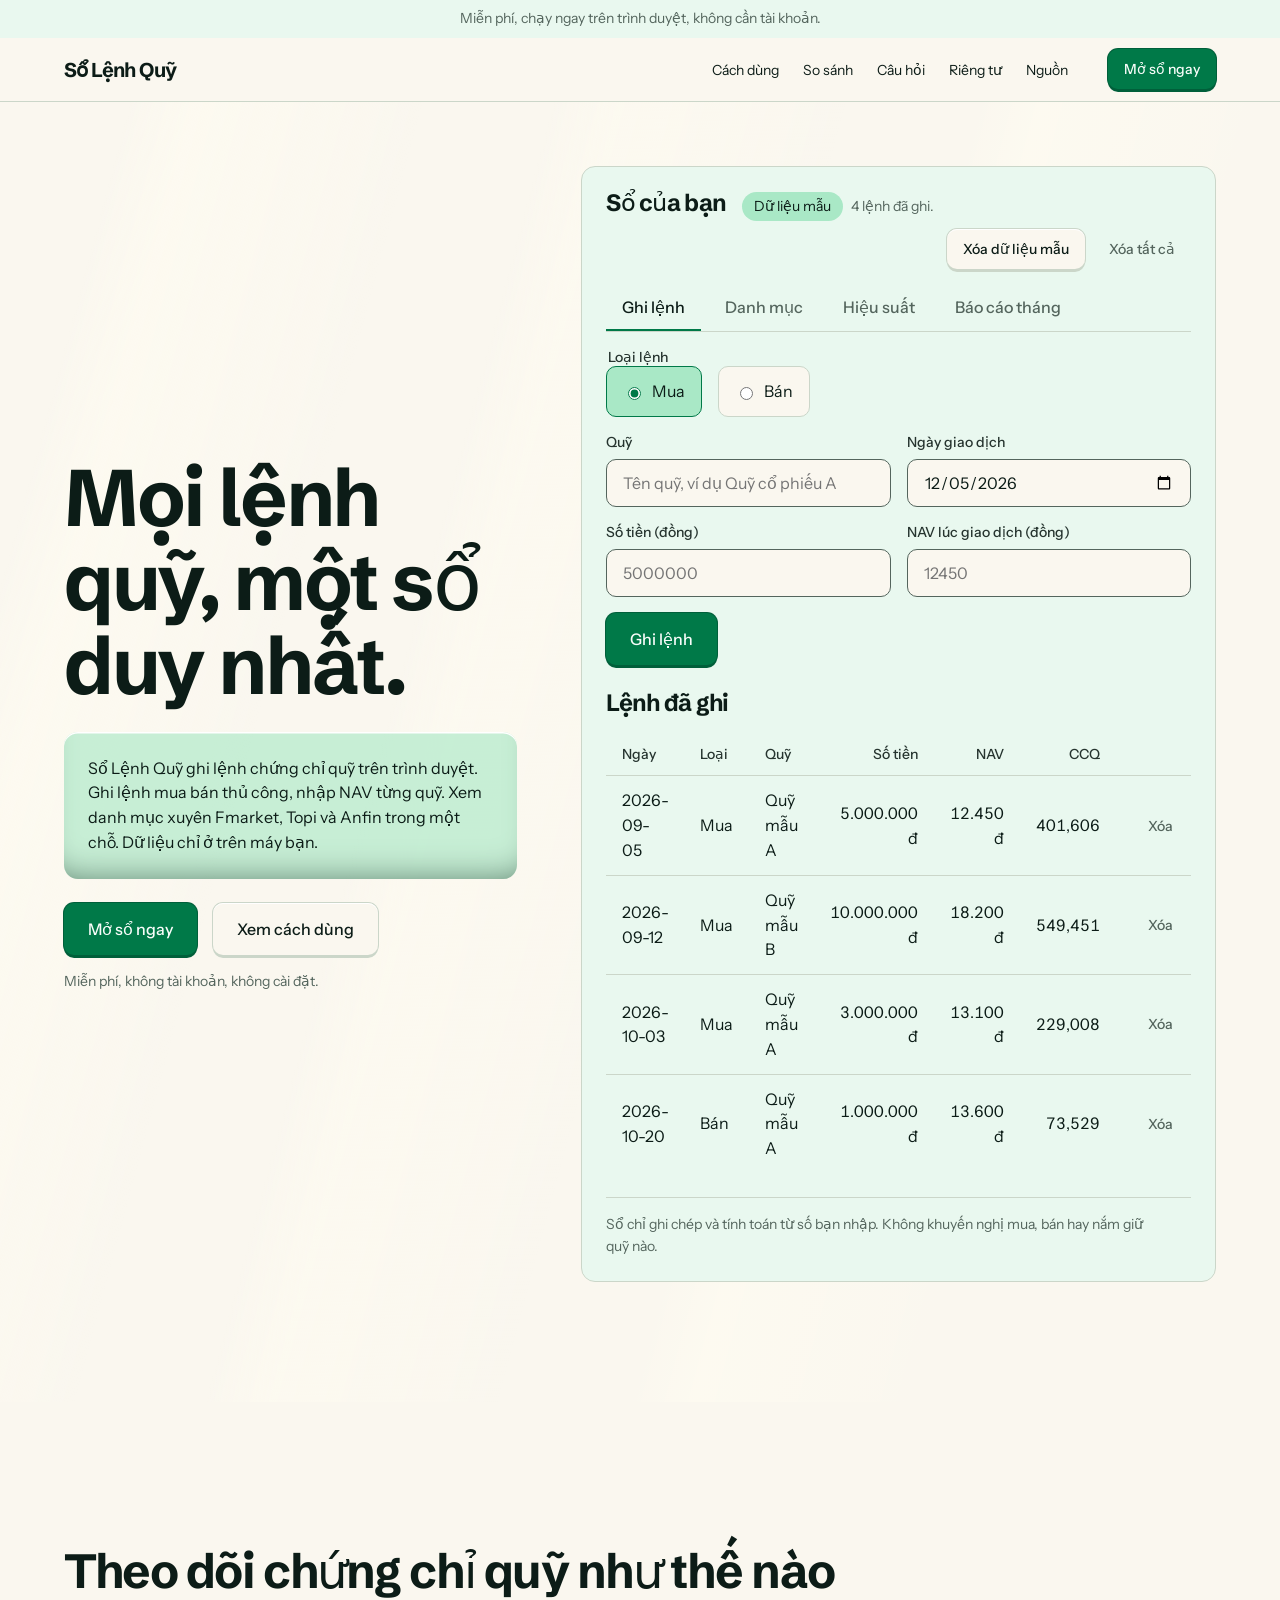
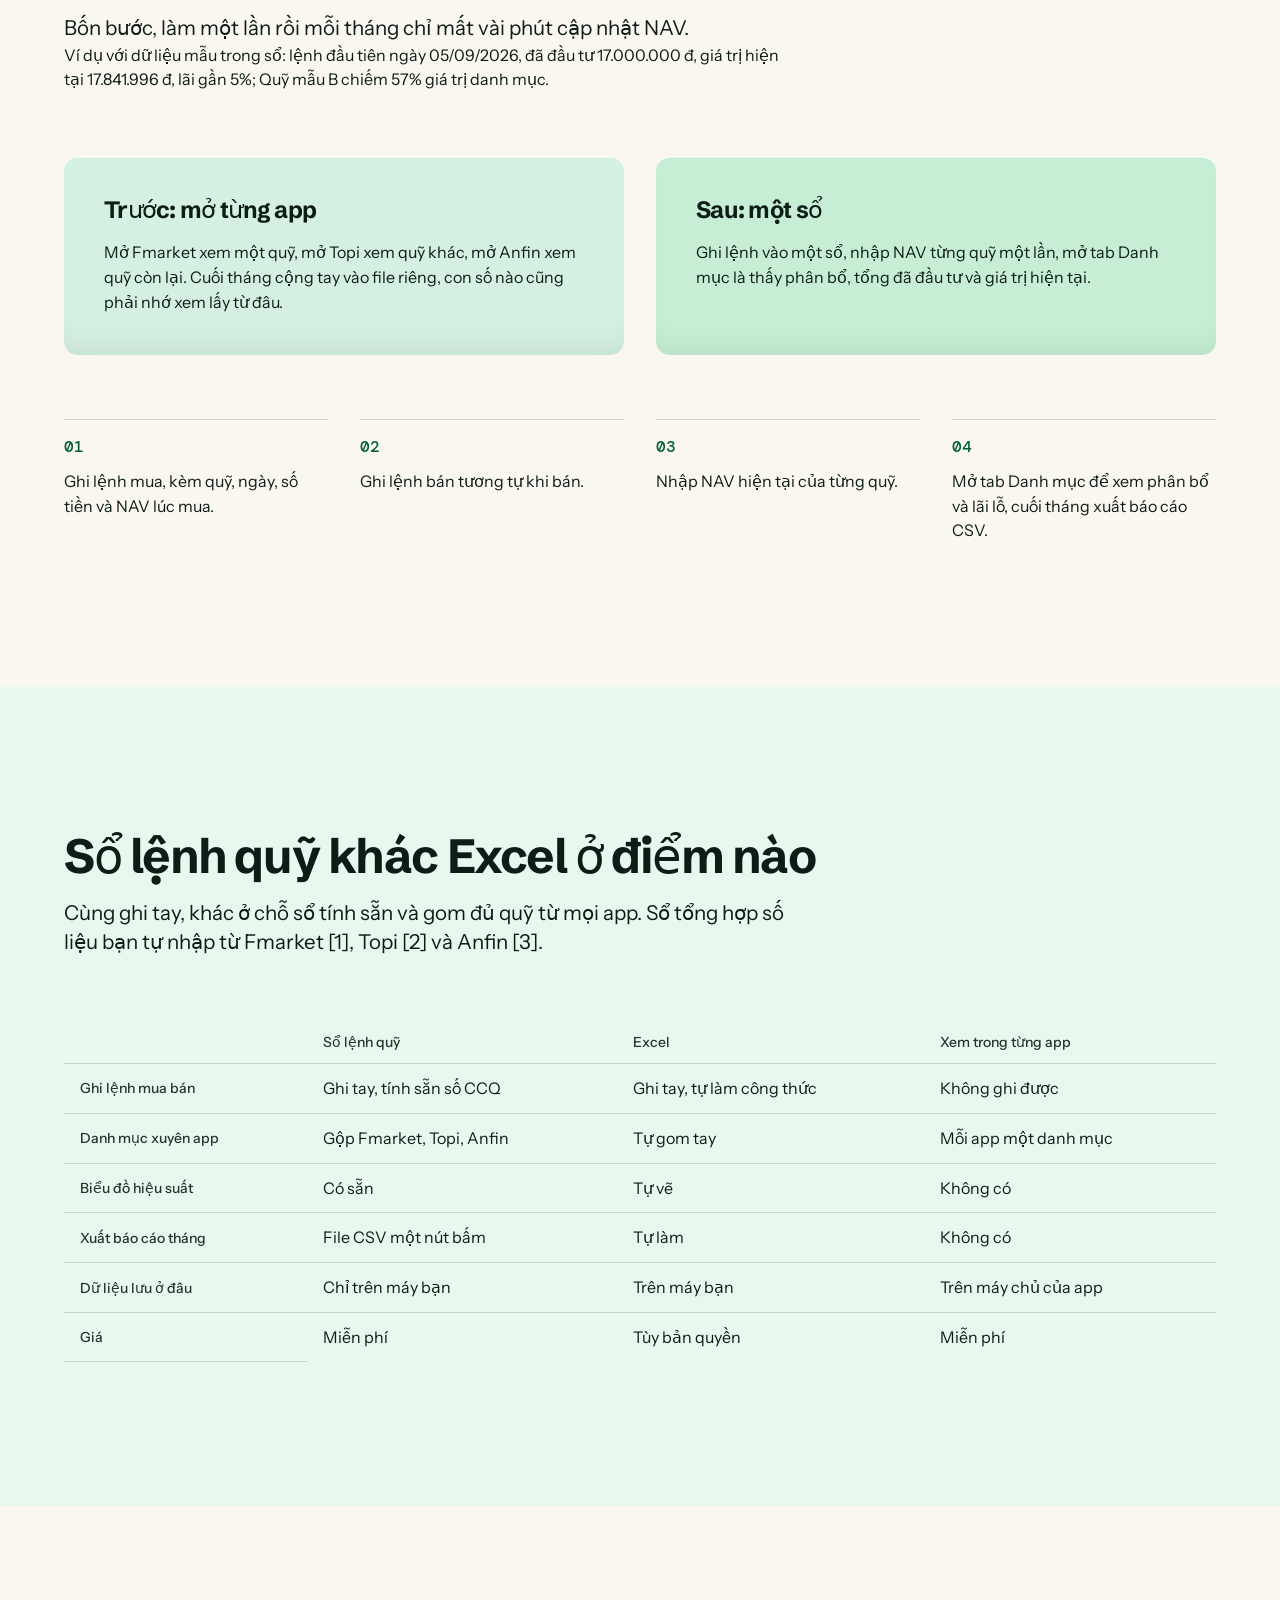
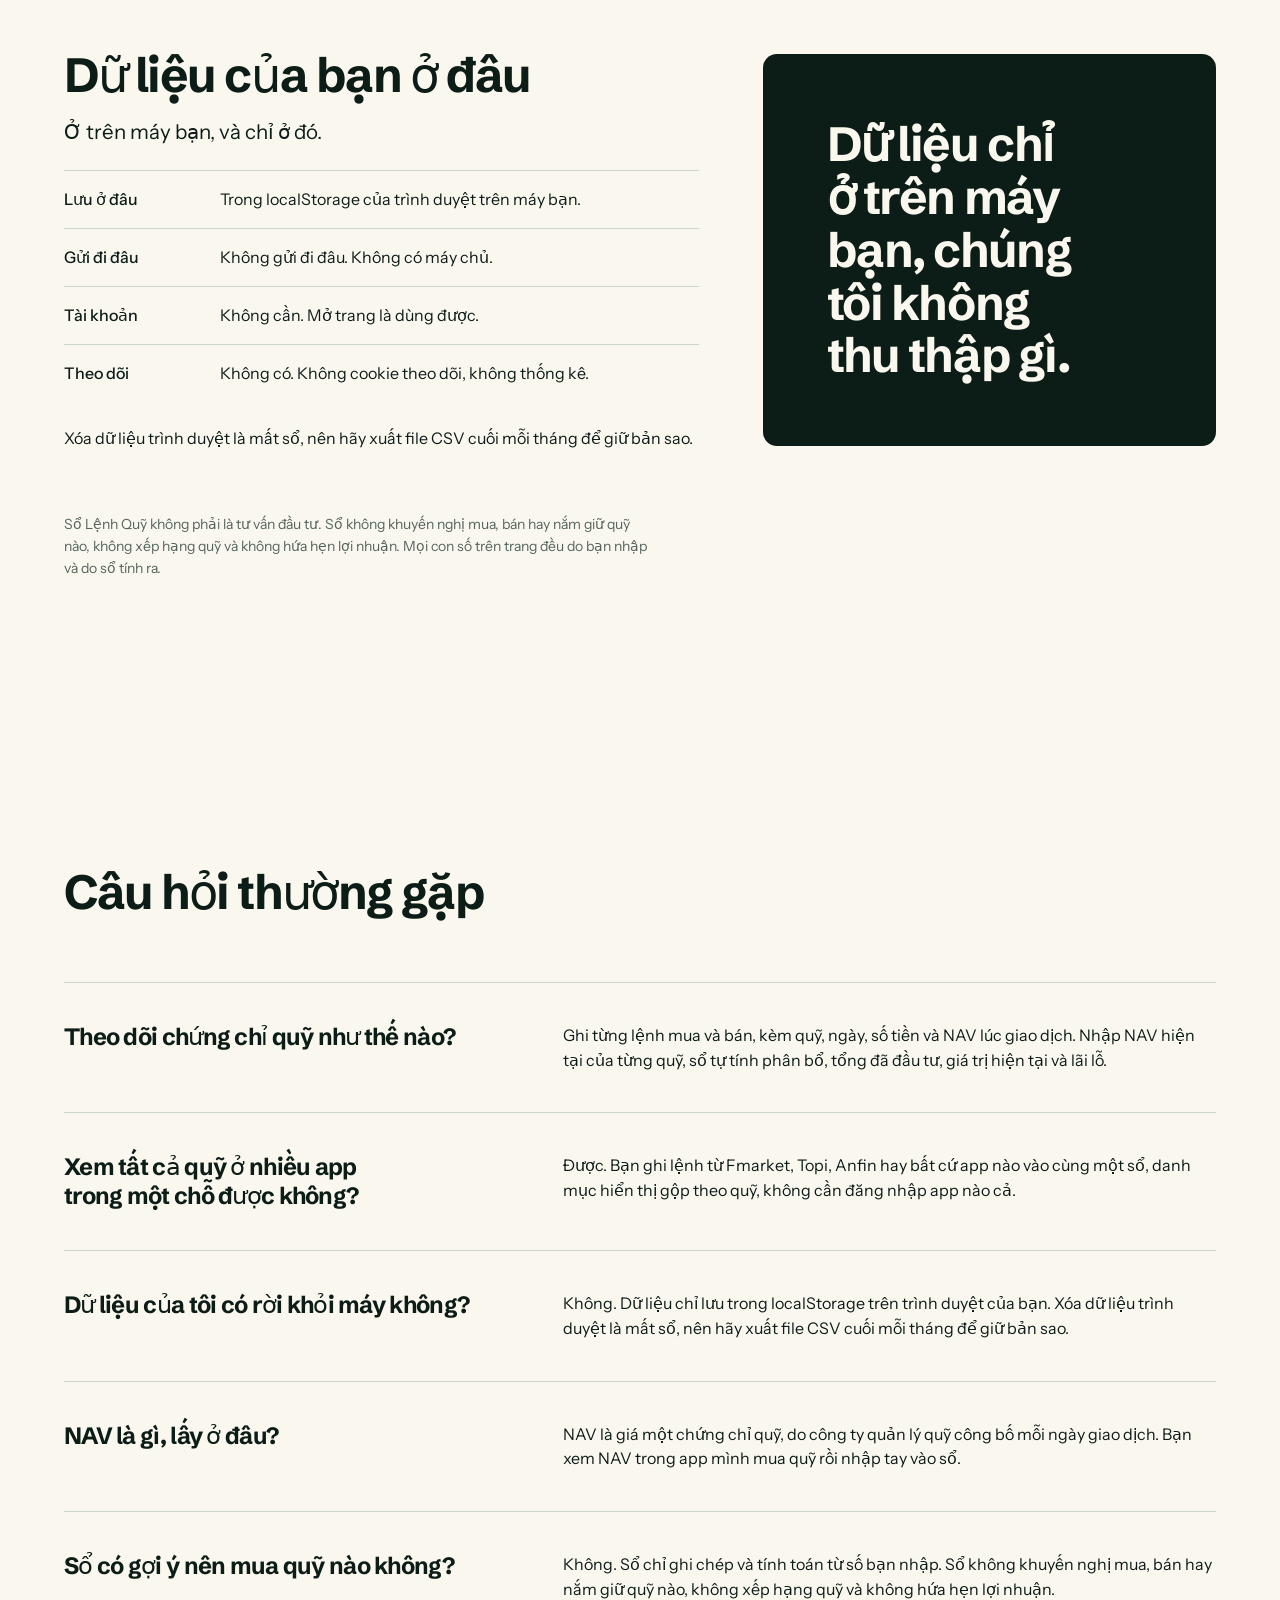
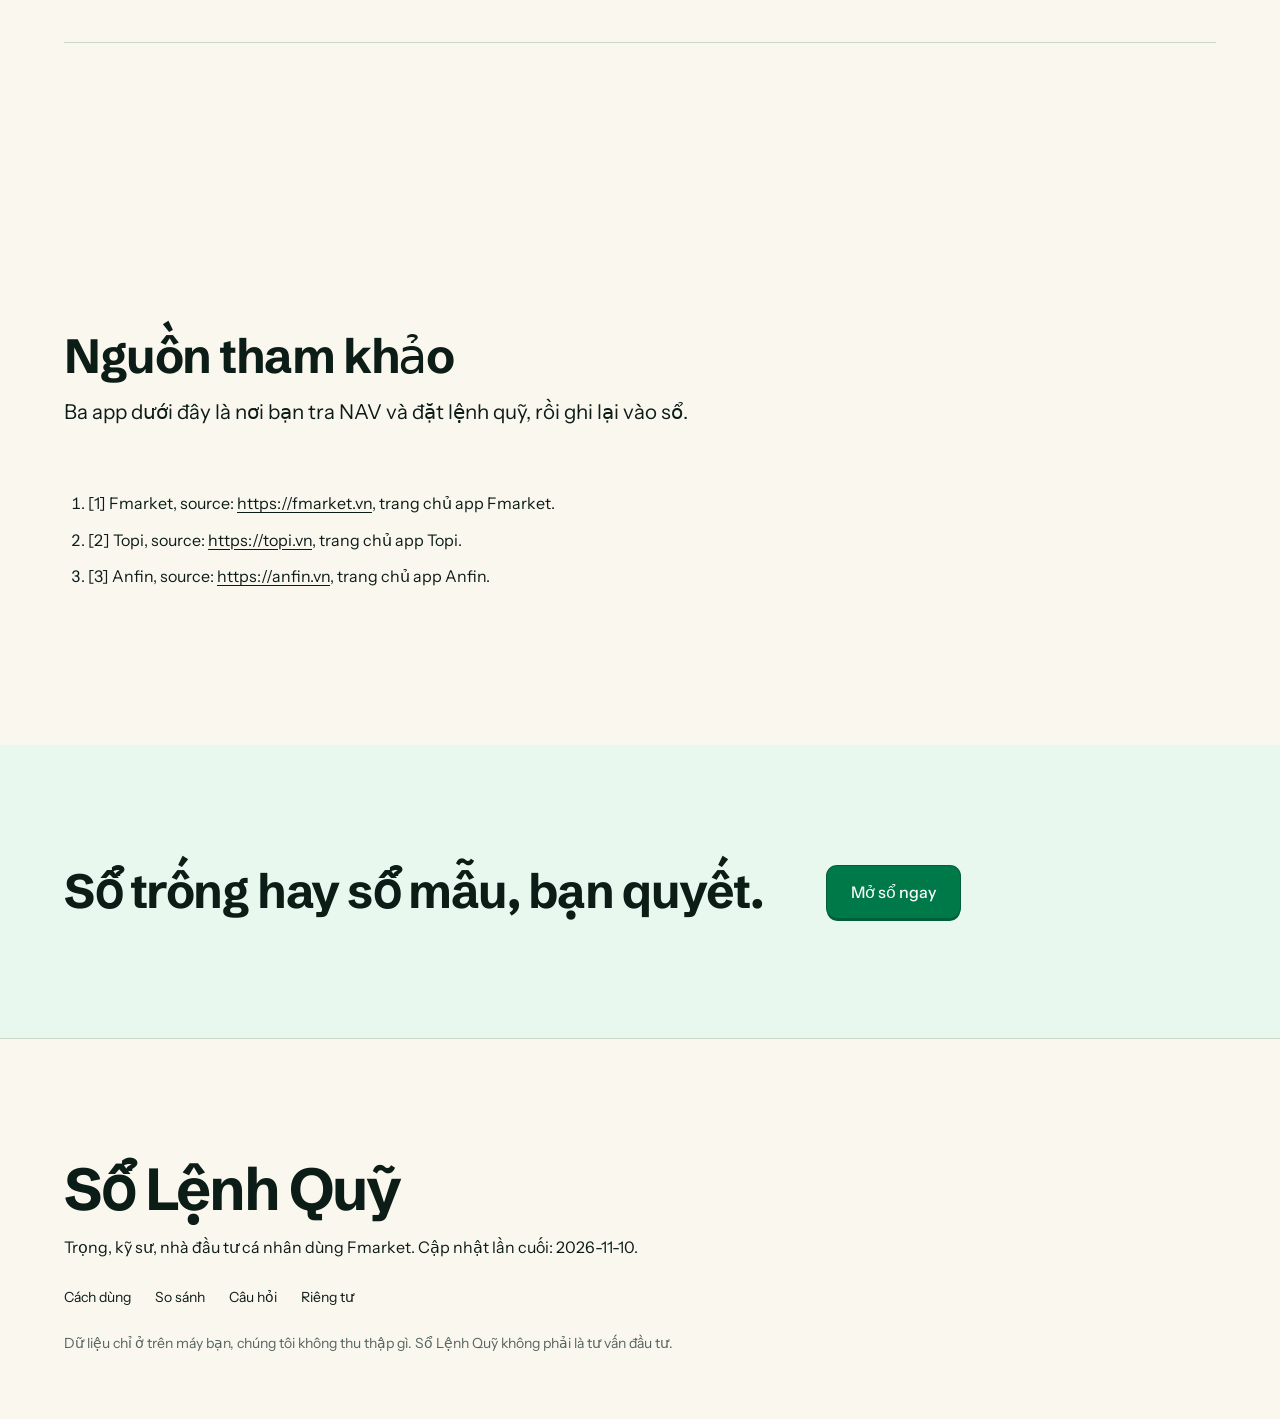
==== index.html @ 0e986170 "MVP So Lenh Quy: ghi lenh quy + xem danh muc xuyen app (localStorage-only)" ====
<!DOCTYPE html>
<html lang="vi">
<head>
<meta charset="utf-8">
<meta name="viewport" content="width=device-width, initial-scale=1">
<title>Sổ Lệnh Quỹ: Ghi lệnh chứng chỉ quỹ, xem danh mục xuyên app</title>
<meta name="description" content="Sổ Lệnh Quỹ ghi lệnh chứng chỉ quỹ trên trình duyệt, xem phân bổ danh mục xuyên Fmarket, Topi và Anfin trong một chỗ. Dữ liệu chỉ lưu trên máy bạn.">
<link rel="canonical" href="https://17521100670-rgb.github.io/so-lenh-quy/">
<meta property="og:title" content="Sổ Lệnh Quỹ: Ghi lệnh chứng chỉ quỹ, xem danh mục xuyên app">
<meta property="og:description" content="Ghi lệnh quỹ, xem danh mục xuyên app, dữ liệu chỉ ở trên máy bạn.">
<meta property="og:url" content="https://17521100670-rgb.github.io/so-lenh-quy/">
<meta property="og:type" content="website">
<meta property="og:locale" content="vi_VN">
<link rel="preconnect" href="https://fonts.googleapis.com">
<link rel="preconnect" href="https://fonts.gstatic.com" crossorigin>
<link href="https://fonts.googleapis.com/css2?family=Schibsted+Grotesk:wght@700&family=Instrument+Sans:wght@400;500&family=DM+Mono:wght@400;500&display=swap" rel="stylesheet">
<link rel="stylesheet" href="styles.css">
<script>document.documentElement.classList.add('js');</script>
<script type="application/ld+json">
{
  "@context": "https://schema.org",
  "@type": "SoftwareApplication",
  "name": "Sổ Lệnh Quỹ",
  "applicationCategory": "FinanceApplication",
  "operatingSystem": "Web browser",
  "inLanguage": "vi",
  "url": "https://17521100670-rgb.github.io/so-lenh-quy/",
  "author": {"@type": "Person", "name": "Trọng", "description": "Trọng, kỹ sư, nhà đầu tư cá nhân dùng Fmarket"},
  "datePublished": "2026-11-10",
  "dateModified": "2026-11-10",
  "offers": {"@type": "Offer", "price": "0", "priceCurrency": "VND"},
  "description": "Ghi lệnh quỹ, xem danh mục xuyên app, dữ liệu chỉ ở trên máy bạn."
}
</script>
<script type="application/ld+json">
{
  "@context": "https://schema.org",
  "@type": "FAQPage",
  "mainEntity": [
    {"@type": "Question", "name": "Theo dõi chứng chỉ quỹ như thế nào?", "acceptedAnswer": {"@type": "Answer", "text": "Ghi từng lệnh mua và bán, kèm quỹ, ngày, số tiền và NAV lúc giao dịch. Nhập NAV hiện tại của từng quỹ, sổ tự tính phân bổ, tổng đã đầu tư, giá trị hiện tại và lãi lỗ."}},
    {"@type": "Question", "name": "Xem tất cả quỹ ở nhiều app trong một chỗ được không?", "acceptedAnswer": {"@type": "Answer", "text": "Được. Bạn ghi lệnh từ Fmarket, Topi, Anfin hay bất cứ app nào vào cùng một sổ, danh mục hiển thị gộp theo quỹ, không cần đăng nhập app nào cả."}},
    {"@type": "Question", "name": "Dữ liệu của tôi có rời khỏi máy không?", "acceptedAnswer": {"@type": "Answer", "text": "Không. Dữ liệu chỉ lưu trong localStorage trên trình duyệt của bạn. Xóa dữ liệu trình duyệt là mất sổ, nên hãy xuất file CSV cuối mỗi tháng để giữ bản sao."}},
    {"@type": "Question", "name": "NAV là gì, lấy ở đâu?", "acceptedAnswer": {"@type": "Answer", "text": "NAV là giá một chứng chỉ quỹ, do công ty quản lý quỹ công bố mỗi ngày giao dịch. Bạn xem NAV trong app mình mua quỹ rồi nhập tay vào sổ."}},
    {"@type": "Question", "name": "Sổ có gợi ý nên mua quỹ nào không?", "acceptedAnswer": {"@type": "Answer", "text": "Không. Sổ chỉ ghi chép và tính toán từ số bạn nhập. Sổ không khuyến nghị mua, bán hay nắm giữ quỹ nào, không xếp hạng quỹ và không hứa hẹn lợi nhuận."}}
  ]
}
</script>
<script type="application/ld+json">
{
  "@context": "https://schema.org",
  "@type": "HowTo",
  "name": "Theo dõi chứng chỉ quỹ như thế nào",
  "inLanguage": "vi",
  "step": [
    {"@type": "HowToStep", "text": "Ghi lệnh mua, kèm quỹ, ngày, số tiền và NAV lúc mua."},
    {"@type": "HowToStep", "text": "Ghi lệnh bán tương tự khi bán."},
    {"@type": "HowToStep", "text": "Nhập NAV hiện tại của từng quỹ."},
    {"@type": "HowToStep", "text": "Mở tab Danh mục để xem phân bổ và lãi lỗ, cuối tháng xuất báo cáo CSV."}
  ]
}
</script>
</head>
<body>
<header class="site-head">
  <p class="top-strip">Miễn phí, chạy ngay trên trình duyệt, không cần tài khoản.</p>
  <nav class="nav container" aria-label="Điều hướng chính">
    <a class="wordmark" href="#top" aria-label="Sổ Lệnh Quỹ, về đầu trang">Sổ Lệnh Quỹ</a>
    <ul class="nav-links">
      <li><a href="#cach-dung">Cách dùng</a></li>
      <li><a href="#so-sanh">So sánh</a></li>
      <li><a href="#cau-hoi">Câu hỏi</a></li>
      <li><a href="#rieng-tu">Riêng tư</a></li>
      <li><a href="#nguon">Nguồn</a></li>
    </ul>
    <a class="btn btn--primary btn--small" href="#app">Mở sổ ngay</a>
  </nav>
</header>

<main id="top">
  <section class="hero">
    <div class="container hero-grid">
      <div class="hero-copy">
        <h1>Mọi lệnh quỹ, một sổ duy nhất.</h1>
        <p class="answer">Sổ Lệnh Quỹ ghi lệnh chứng chỉ quỹ trên trình duyệt. Ghi lệnh mua bán thủ công, nhập NAV từng quỹ. Xem danh mục xuyên Fmarket, Topi và Anfin trong một chỗ. Dữ liệu chỉ ở trên máy bạn.</p>
        <p class="hero-actions">
          <a class="btn btn--primary" href="#app">Mở sổ ngay</a>
          <a class="btn btn--secondary" href="#cach-dung">Xem cách dùng</a>
        </p>
        <p class="hero-note">Miễn phí, không tài khoản, không cài đặt.</p>
      </div>

      <div class="app" id="app" aria-label="Sổ Lệnh Quỹ, sổ của bạn">
        <div class="app-head">
<h2 class="app-title">Sổ của bạn</h2>
          <p class="app-sub"><span id="sample-badge" class="sample-badge" hidden>Dữ liệu mẫu</span><span id="order-count">Chưa có lệnh nào.</span></p>
          <p class="app-tools">
            <button type="button" class="btn btn--small btn--secondary" id="btn-sample">Xem thử với dữ liệu mẫu</button>
            <button type="button" class="btn btn--small btn--secondary" id="btn-clear-sample" hidden>Xóa dữ liệu mẫu</button>
            <button type="button" class="btn btn--small btn--ghost" id="btn-wipe">Xóa tất cả</button>
          </p>
        </div>

        <div class="tabs" role="tablist" aria-label="Các phần của sổ">
          <button type="button" class="tab is-active" role="tab" aria-selected="true" aria-controls="panel-order" id="tab-order" data-tab="panel-order">Ghi lệnh</button>
          <button type="button" class="tab" role="tab" aria-selected="false" aria-controls="panel-portfolio" id="tab-portfolio" data-tab="panel-portfolio">Danh mục</button>
          <button type="button" class="tab" role="tab" aria-selected="false" aria-controls="panel-chart" id="tab-chart" data-tab="panel-chart">Hiệu suất</button>
          <button type="button" class="tab" role="tab" aria-selected="false" aria-controls="panel-report" id="tab-report" data-tab="panel-report">Báo cáo tháng</button>
        </div>

        <section class="panel is-active" id="panel-order" role="tabpanel" aria-labelledby="tab-order" tabindex="0">
          <form id="order-form" novalidate>
            <fieldset class="field-row">
              <legend>Loại lệnh</legend>
              <label class="key"><input type="radio" name="type" value="buy" checked> Mua</label>
              <label class="key"><input type="radio" name="type" value="sell"> Bán</label>
            </fieldset>
            <p class="field">
              <label for="f-fund">Quỹ</label>
              <input id="f-fund" name="fund" type="text" list="fund-list" placeholder="Tên quỹ, ví dụ Quỹ cổ phiếu A" autocomplete="off" required>
              <datalist id="fund-list"></datalist>
            </p>
            <p class="field">
              <label for="f-date">Ngày giao dịch</label>
              <input id="f-date" name="date" type="date" required>
            </p>
            <p class="field">
              <label for="f-amount">Số tiền (đồng)</label>
              <input id="f-amount" name="amount" type="number" min="1" step="1" inputmode="numeric" placeholder="5000000" required>
            </p>
            <p class="field">
              <label for="f-nav">NAV lúc giao dịch (đồng)</label>
              <input id="f-nav" name="nav" type="number" min="0.01" step="0.01" inputmode="decimal" placeholder="12450" required>
            </p>
            <p class="form-error" id="form-error" role="alert" hidden></p>
            <p><button class="btn btn--primary" type="submit">Ghi lệnh</button></p>
          </form>
<h3 class="panel-sub">Lệnh đã ghi</h3>
          <p class="empty" id="orders-empty">Chưa có lệnh nào. Ghi lệnh đầu tiên ở trên, hoặc bấm “Xem thử với dữ liệu mẫu”.</p>
          <div class="table-wrap">
            <table id="orders-table" hidden>
              <thead><tr><th>Ngày</th><th>Loại</th><th>Quỹ</th><th class="num">Số tiền</th><th class="num">NAV</th><th class="num">CCQ</th><th><span class="visually-hidden">Xóa</span></th></tr></thead>
              <tbody id="orders-body"></tbody>
            </table>
          </div>
        </section>

        <section class="panel" id="panel-portfolio" role="tabpanel" aria-labelledby="tab-portfolio" tabindex="0">
          <dl class="totals">
            <div><dt>Đã đầu tư</dt><dd class="num" id="total-invested">0 đ</dd></div>
            <div><dt>Giá trị hiện tại</dt><dd class="num" id="total-value">0 đ</dd></div>
            <div><dt>Lãi lỗ</dt><dd class="num" id="total-pl">0 đ</dd></div>
          </dl>
          <p class="empty" id="portfolio-empty">Chưa có lệnh nào nên chưa có danh mục. Ghi lệnh ở tab Ghi lệnh trước.</p>
          <div class="table-wrap">
            <table id="portfolio-table" hidden>
              <thead><tr><th>Quỹ</th><th class="num">Số CCQ</th><th class="num">Đã đầu tư</th><th class="num">NAV hiện tại</th><th class="num">Giá trị</th><th class="num">Lãi lỗ</th></tr></thead>
              <tbody id="portfolio-body"></tbody>
            </table>
          </div>
          <div id="allocation" class="allocation" hidden></div>
          <p class="fine">NAV hiện tại do bạn nhập tay. Sổ không lấy giá thị trường từ đâu cả.</p>
        </section>

        <section class="panel" id="panel-chart" role="tabpanel" aria-labelledby="tab-chart" tabindex="0">
          <p class="empty" id="chart-empty">Chưa đủ dữ liệu để vẽ. Ghi ít nhất một lệnh mua là có biểu đồ.</p>
          <canvas id="chart" width="640" height="320" role="img" aria-label="Biểu đồ hiệu suất danh mục theo tháng" hidden></canvas>
          <p class="legend" id="chart-legend" hidden><span class="swatch swatch--value"></span> Giá trị danh mục <span class="swatch swatch--invested"></span> Tổng đã đầu tư</p>
          <p class="fine">Giá trị mỗi tháng tính theo NAV đã ghi tới cuối tháng đó.</p>
        </section>

        <section class="panel" id="panel-report" role="tabpanel" aria-labelledby="tab-report" tabindex="0">
          <p class="field">
            <label for="f-month">Tháng báo cáo</label>
            <input id="f-month" type="month">
          </p>
          <p class="empty" id="report-empty">Tháng này chưa có lệnh nào.</p>
          <div class="table-wrap">
            <table id="report-table" hidden>
              <thead><tr><th>Ngày</th><th>Loại</th><th>Quỹ</th><th class="num">Số tiền</th><th class="num">NAV</th><th class="num">CCQ</th></tr></thead>
              <tbody id="report-body"></tbody>
            </table>
          </div>
          <dl class="totals">
            <div><dt>Tổng mua trong tháng</dt><dd class="num" id="report-buy">0 đ</dd></div>
            <div><dt>Tổng bán trong tháng</dt><dd class="num" id="report-sell">0 đ</dd></div>
          </dl>
          <p><button class="btn btn--primary" type="button" id="btn-csv">Xuất file CSV</button></p>
        </section>

        <p class="app-disclaimer">Sổ chỉ ghi chép và tính toán từ số bạn nhập. Không khuyến nghị mua, bán hay nắm giữ quỹ nào.</p>
      </div>
    </div>
  </section>

  <section class="section" id="cach-dung" aria-labelledby="howto-h">
    <div class="container">
      <div class="head-block">
<h2 id="howto-h">Theo dõi chứng chỉ quỹ như thế nào</h2>
        <p class="lead">Bốn bước, làm một lần rồi mỗi tháng chỉ mất vài phút cập nhật NAV.</p>
        <p>Ví dụ với dữ liệu mẫu trong sổ: lệnh đầu tiên ngày 05/09/2026, đã đầu tư 17.000.000 đ, giá trị hiện tại 17.841.996 đ, lãi gần 5%; Quỹ mẫu B chiếm 57% giá trị danh mục.</p>
      </div>
      <div class="before-after">
        <div class="plastic band--before">
<h3>Trước: mở từng app</h3>
          <p>Mở Fmarket xem một quỹ, mở Topi xem quỹ khác, mở Anfin xem quỹ còn lại. Cuối tháng cộng tay vào file riêng, con số nào cũng phải nhớ xem lấy từ đâu.</p>
        </div>
        <div class="plastic band--after">
<h3>Sau: một sổ</h3>
          <p>Ghi lệnh vào một sổ, nhập NAV từng quỹ một lần, mở tab Danh mục là thấy phân bổ, tổng đã đầu tư và giá trị hiện tại.</p>
        </div>
      </div>
      <ol class="howto-steps">
        <li>Ghi lệnh mua, kèm quỹ, ngày, số tiền và NAV lúc mua.</li>
        <li>Ghi lệnh bán tương tự khi bán.</li>
        <li>Nhập NAV hiện tại của từng quỹ.</li>
        <li>Mở tab Danh mục để xem phân bổ và lãi lỗ, cuối tháng xuất báo cáo CSV.</li>
      </ol>
    </div>
  </section>

  <section class="section section--tint" id="so-sanh" aria-labelledby="compare-h">
    <div class="container">
      <div class="head-block">
<h2 id="compare-h">Sổ lệnh quỹ khác Excel ở điểm nào</h2>
        <p class="lead">Cùng ghi tay, khác ở chỗ sổ tính sẵn và gom đủ quỹ từ mọi app. Sổ tổng hợp số liệu bạn tự nhập từ Fmarket [1], Topi [2] và Anfin [3].</p>
      </div>
      <div class="table-wrap table--wide">
        <table>
          <thead><tr><th></th><th>Sổ lệnh quỹ</th><th>Excel</th><th>Xem trong từng app</th></tr></thead>
          <tbody>
            <tr><th scope="row">Ghi lệnh mua bán</th><td>Ghi tay, tính sẵn số CCQ</td><td>Ghi tay, tự làm công thức</td><td>Không ghi được</td></tr>
            <tr><th scope="row">Danh mục xuyên app</th><td>Gộp Fmarket, Topi, Anfin</td><td>Tự gom tay</td><td>Mỗi app một danh mục</td></tr>
            <tr><th scope="row">Biểu đồ hiệu suất</th><td>Có sẵn</td><td>Tự vẽ</td><td>Không có</td></tr>
            <tr><th scope="row">Xuất báo cáo tháng</th><td>File CSV một nút bấm</td><td>Tự làm</td><td>Không có</td></tr>
            <tr><th scope="row">Dữ liệu lưu ở đâu</th><td>Chỉ trên máy bạn</td><td>Trên máy bạn</td><td>Trên máy chủ của app</td></tr>
            <tr><th scope="row">Giá</th><td>Miễn phí</td><td>Tùy bản quyền</td><td>Miễn phí</td></tr>
          </tbody>
        </table>
      </div>
    </div>
  </section>

  <section class="section" id="rieng-tu" aria-labelledby="privacy-h">
    <div class="container split">
      <div class="split-text">
<h2 id="privacy-h">Dữ liệu của bạn ở đâu</h2>
        <p class="lead">Ở trên máy bạn, và chỉ ở đó.</p>
        <dl class="facts">
          <div><dt>Lưu ở đâu</dt><dd>Trong localStorage của trình duyệt trên máy bạn.</dd></div>
          <div><dt>Gửi đi đâu</dt><dd>Không gửi đi đâu. Không có máy chủ.</dd></div>
          <div><dt>Tài khoản</dt><dd>Không cần. Mở trang là dùng được.</dd></div>
          <div><dt>Theo dõi</dt><dd>Không có. Không cookie theo dõi, không thống kê.</dd></div>
        </dl>
        <p>Xóa dữ liệu trình duyệt là mất sổ, nên hãy xuất file CSV cuối mỗi tháng để giữ bản sao.</p>
      </div>
      <div class="band--ink statement">
        <p>Dữ liệu chỉ ở trên máy bạn, chúng tôi không thu thập gì.</p>
      </div>
    </div>
    <div class="container">
      <p class="disclaimer">Sổ Lệnh Quỹ không phải là tư vấn đầu tư. Sổ không khuyến nghị mua, bán hay nắm giữ quỹ nào, không xếp hạng quỹ và không hứa hẹn lợi nhuận. Mọi con số trên trang đều do bạn nhập và do sổ tính ra.</p>
    </div>
  </section>

  <section class="section" id="cau-hoi" aria-labelledby="faq-h">
    <div class="container">
      <div class="head-block">
<h2 id="faq-h">Câu hỏi thường gặp</h2>
      </div>
      <div class="faq-rows">
        <div class="faq-row">
<h3>Theo dõi chứng chỉ quỹ như thế nào?</h3>
          <p>Ghi từng lệnh mua và bán, kèm quỹ, ngày, số tiền và NAV lúc giao dịch. Nhập NAV hiện tại của từng quỹ, sổ tự tính phân bổ, tổng đã đầu tư, giá trị hiện tại và lãi lỗ.</p>
        </div>
        <div class="faq-row">
<h3>Xem tất cả quỹ ở nhiều app trong một chỗ được không?</h3>
          <p>Được. Bạn ghi lệnh từ Fmarket, Topi, Anfin hay bất cứ app nào vào cùng một sổ, danh mục hiển thị gộp theo quỹ, không cần đăng nhập app nào cả.</p>
        </div>
        <div class="faq-row">
<h3>Dữ liệu của tôi có rời khỏi máy không?</h3>
          <p>Không. Dữ liệu chỉ lưu trong localStorage trên trình duyệt của bạn. Xóa dữ liệu trình duyệt là mất sổ, nên hãy xuất file CSV cuối mỗi tháng để giữ bản sao.</p>
        </div>
        <div class="faq-row">
<h3>NAV là gì, lấy ở đâu?</h3>
          <p>NAV là giá một chứng chỉ quỹ, do công ty quản lý quỹ công bố mỗi ngày giao dịch. Bạn xem NAV trong app mình mua quỹ rồi nhập tay vào sổ.</p>
        </div>
        <div class="faq-row">
<h3>Sổ có gợi ý nên mua quỹ nào không?</h3>
          <p>Không. Sổ chỉ ghi chép và tính toán từ số bạn nhập. Sổ không khuyến nghị mua, bán hay nắm giữ quỹ nào, không xếp hạng quỹ và không hứa hẹn lợi nhuận.</p>
        </div>
      </div>
    </div>
  </section>

  <section class="section" id="nguon" aria-labelledby="sources-h">
    <div class="container">
      <div class="head-block">
<h2 id="sources-h">Nguồn tham khảo</h2>
        <p class="lead">Ba app dưới đây là nơi bạn tra NAV và đặt lệnh quỹ, rồi ghi lại vào sổ.</p>
      </div>
      <ol class="sources">
        <li>[1] Fmarket, source: <a href="https://fmarket.vn">https://fmarket.vn</a>, trang chủ app Fmarket.</li>
        <li>[2] Topi, source: <a href="https://topi.vn">https://topi.vn</a>, trang chủ app Topi.</li>
        <li>[3] Anfin, source: <a href="https://anfin.vn">https://anfin.vn</a>, trang chủ app Anfin.</li>
      </ol>
    </div>
  </section>

  <section class="band band--close" aria-label="Mở sổ">
    <div class="container band--close-in">
      <p class="band--close-text">Sổ trống hay sổ mẫu, bạn quyết.</p>
      <a class="btn btn--primary" href="#app">Mở sổ ngay</a>
    </div>
  </section>
</main>

<footer class="footer">
  <div class="container">
    <p class="footer-mark">Sổ Lệnh Quỹ</p>
    <p class="footer-byline">Trọng, kỹ sư, nhà đầu tư cá nhân dùng Fmarket. Cập nhật lần cuối: 2026-11-10.</p>
    <ul class="footer-links">
      <li><a href="#cach-dung">Cách dùng</a></li>
      <li><a href="#so-sanh">So sánh</a></li>
      <li><a href="#cau-hoi">Câu hỏi</a></li>
      <li><a href="#rieng-tu">Riêng tư</a></li>
    </ul>
    <p class="footer-fine">Dữ liệu chỉ ở trên máy bạn, chúng tôi không thu thập gì. Sổ Lệnh Quỹ không phải là tư vấn đầu tư.</p>
  </div>
</footer>

<script src="app.js"></script>
</body>
</html>
---- styles.css ----
/* Hallmark · shape: Workbench · genre: modern-minimal · theme: Dose (deal 1/3, seed web-app-ghi-xem-6362·1d4eedac·2026-11-10·r0) · job: try · draw: 96bfd0
 * hero: Settled · nav: banner over a retracting bar · footer: mast · imagery: product built in hero · signature: the live ledger in the hero · dose: white
 * axes: light/grotesk-sans/chromatic-green · posture: committed · contrast: pass · fold: pass · v2.0.0 */
/* Hallmark · pre-emit critique: P4 H4 E4 S4 R4 V4 · weakest: S, hero could read as any finance tool; led with the live ledger showing Vietnamese fund orders and the on-device line instead */
@import url("./tokens.css");
@import url("./base.css");

/* ---- Khung trang ---- */
.section { padding-block: var(--section-gap); }
.section--tint { background: var(--color-paper-2); }
.head-block { margin-bottom: var(--space-2xl); }
.head-block .lead { margin-top: var(--space-md); }
.container > .disclaimer { margin-top: var(--space-2xl); }

/* ---- Dải trên cùng và điều hướng ---- */
.top-strip {
  margin: 0; padding: var(--space-xs) var(--gutter); background: var(--color-paper-2);
  color: var(--color-muted); font-size: var(--text-sm); text-align: center;
}
.nav {
  position: sticky; top: 0; z-index: var(--z-sticky-nav);
  display: flex; align-items: center; gap: var(--space-lg);
  min-height: 64px; background: var(--color-paper);
  border-bottom: var(--rule-hair) solid var(--color-rule);
}
.wordmark {
  font-family: var(--font-display); font-weight: var(--display-weight);
  letter-spacing: var(--tracking-display); font-size: var(--text-lg);
  text-decoration: none; white-space: nowrap;
}
.nav-links {
  display: flex; gap: var(--space-lg); margin: 0 0 0 auto; padding: 0; list-style: none;
}
.nav-links a { font-size: var(--text-sm); text-decoration: none; }
.nav-links a:hover { text-decoration: underline; text-decoration-color: var(--color-accent); }
.nav .btn { margin-left: var(--space-md); }

/* ---- Nút bấm, moulded plastic theo Dose ---- */
.btn {
  display: inline-flex; align-items: center; justify-content: center;
  height: 52px; padding: 0 var(--space-lg); border: 0; border-radius: var(--radius-input);
  font: 500 var(--text-md) var(--font-body); text-decoration: none; cursor: pointer;
  white-space: nowrap;
  box-shadow: inset 0 1px 0 var(--glint), 0 0 0 1px var(--color-rule), 0 3px 0 var(--color-rule);
  transition: transform var(--dur-micro) var(--ease-out), box-shadow var(--dur-micro) var(--ease-out);
}
.btn:hover { transform: translateY(-1px); }
.btn:active { transform: translateY(3px); }
.btn--primary {
  background: var(--color-accent); color: var(--color-accent-ink);
  box-shadow: 0 0 0 1px var(--color-accent-deep), 0 3px 0 var(--color-accent-deep);
}
.btn--secondary { background: var(--color-paper); color: var(--color-ink); }
.btn--ghost { background: transparent; color: var(--color-muted); box-shadow: none; }
.btn--ghost:hover { color: var(--color-ink); }
.btn--small { height: 40px; padding: 0 var(--space-md); font-size: var(--text-sm); }

/* ---- Hero ---- */
.hero { position: relative; overflow: clip; padding-block: var(--space-2xl) var(--section-gap-s); }
.hero::before {
  content: ""; position: absolute; inset: 0; z-index: 0; pointer-events: none;
  background:
    linear-gradient(105deg, transparent 8%, color-mix(in oklab, var(--light) 55%, transparent) 12%, transparent 26%),
    linear-gradient(105deg, transparent 34%, color-mix(in oklab, var(--light) 45%, transparent) 38%, transparent 52%),
    linear-gradient(105deg, transparent 60%, color-mix(in oklab, var(--light) 55%, transparent) 64%, transparent 78%);
}
.hero-grid {
  position: relative; z-index: 1;
  display: grid; grid-template-columns: minmax(0, 5fr) minmax(0, 7fr);
  gap: var(--space-2xl); align-items: center;
}
.hero-copy h1 { margin-bottom: var(--space-lg); }
.answer {
  margin: 0 0 var(--space-lg); padding: var(--space-lg); border-radius: var(--radius-card);
  background: color-mix(in oklab, var(--color-accent-soft) 62%, transparent);
  box-shadow: inset 0 1.5px 0 var(--glint), inset 0 -24px 36px -28px color-mix(in oklab, var(--color-accent-soft) 45%, var(--color-ink));
  font-size: var(--text-md); line-height: 1.55;
}
.hero-actions { display: flex; gap: var(--space-md); margin: 0 0 var(--space-md); flex-wrap: wrap; }
.hero-note { font-size: var(--text-sm); color: var(--color-muted); }

/* ---- Sổ làm việc ---- */
.app {
  background: var(--color-paper-2); border: var(--rule-hair) solid var(--color-rule);
  border-radius: var(--radius-card);
  padding: var(--space-lg); min-width: 0;
}
.app-head { display: flex; flex-wrap: wrap; align-items: baseline; gap: var(--space-xs) var(--space-md); margin-bottom: var(--space-md); }
.app-title { font-size: var(--text-title); }
.app-sub { font-size: var(--text-sm); color: var(--color-muted); margin: 0; }
.app-tools { margin: 0 0 0 auto; display: flex; gap: var(--space-xs); flex-wrap: wrap; }
.sample-badge {
  display: inline-block; padding: var(--space-2xs) var(--space-sm); margin-right: var(--space-xs);
  border-radius: var(--radius-pill); background: var(--color-accent-soft); color: var(--color-ink);
  font-size: var(--text-sm);
}
.tabs { display: flex; gap: var(--space-xs); border-bottom: var(--rule-hair) solid var(--color-rule); margin-bottom: var(--space-md); overflow-x: auto; }
.tab {
  appearance: none; background: transparent; border: 0; border-bottom: 2px solid transparent;
  padding: var(--space-sm) var(--space-md); font: 500 var(--text-md) var(--font-body);
  color: var(--color-muted); cursor: pointer; white-space: nowrap;
}
.tab:hover { color: var(--color-ink); }
.tab.is-active { color: var(--color-ink); border-bottom-color: var(--color-accent); }
.js .panel { display: none; }
.js .panel.is-active { display: block; }
.panel-sub { margin: var(--space-lg) 0 var(--space-md); }
.empty { color: var(--color-muted); }
.fine { font-size: var(--text-sm); color: var(--color-muted); }
.app-disclaimer {
  margin: var(--space-lg) 0 0; padding-top: var(--space-md);
  border-top: var(--rule-hair) solid var(--color-rule);
  font-size: var(--text-sm); color: var(--color-muted);
}

/* ---- Form trong sổ ---- */
#order-form { display: grid; grid-template-columns: minmax(0, 1fr) minmax(0, 1fr); gap: var(--space-md); }
#order-form .field-row, #order-form .form-error, #order-form p:last-child { grid-column: 1 / -1; }
.field { margin: 0; }
.field label, .field-row legend {
  display: block; margin-bottom: var(--space-xs);
  font: 500 var(--text-sm) var(--font-body); color: var(--color-ink-2);
}
.field-row { margin: 0; padding: 0; border: 0; display: flex; gap: var(--space-md); align-items: center; }
.field-row legend { margin-bottom: 0; }
.key {
  display: inline-flex; align-items: center; gap: var(--space-xs);
  padding: var(--space-sm) var(--space-md); border-radius: var(--radius-input);
  border: var(--rule-hair) solid var(--color-rule); background: var(--color-paper);
  cursor: pointer; font-size: var(--text-md);
}
.key:has(input:checked) { background: var(--color-accent-soft); border-color: var(--color-accent); }
.key input { accent-color: var(--color-accent); }
input[type="text"], input[type="date"], input[type="month"], input[type="number"] {
  width: 100%; height: 48px; padding: 0 var(--space-md);
  border: var(--rule-hair) solid var(--color-muted); border-radius: var(--radius-input);
  background: var(--color-paper); color: var(--color-ink);
}
input[type="text"]:focus-visible, input[type="date"]:focus-visible,
input[type="month"]:focus-visible, input[type="number"]:focus-visible { outline: 2px solid var(--color-focus); outline-offset: 2px; }
input:disabled { opacity: 0.55; cursor: not-allowed; }
.form-error { color: var(--color-error); margin: 0; min-height: 1lh; }
td input[type="number"] { height: 40px; padding: 0 var(--space-sm); }
td input.nav--auto { border-style: dashed; }

/* ---- Bảng ---- */
.table-wrap { overflow-x: auto; }
table { width: 100%; border-collapse: collapse; font-size: var(--text-md); }
th, td { padding: var(--space-sm) var(--space-md); text-align: left; border-bottom: var(--rule-hair) solid var(--color-rule); }
th { font: 500 var(--text-sm) var(--font-body); color: var(--color-ink-2); white-space: nowrap; }
td.num, th.num { text-align: right; font-variant-numeric: tabular-nums; }
tbody tr:last-child td { border-bottom: 0; }
.table--wide table { min-width: 720px; }
.table--wide td:first-child, .table--wide th:first-child { font-weight: 500; }

/* ---- Tổng và phân bổ ---- */
.totals {
  display: grid; grid-template-columns: repeat(3, minmax(0, 1fr));
  margin: 0 0 var(--space-lg); padding: 0;
}
.totals > div { padding: var(--space-md) var(--space-lg); border-left: var(--rule-hair) solid var(--color-rule); }
.totals > div:first-child { border-left: 0; padding-left: 0; }
.totals dt { font-size: var(--text-sm); color: var(--color-muted); }
.totals dd { margin: var(--space-xs) 0 0; font-size: var(--text-lg); font-weight: 500; font-variant-numeric: tabular-nums; }
.totals dd.is-negative { color: var(--color-muted); }
.allocation { margin-top: var(--space-lg); }
.alloc-row { display: grid; grid-template-columns: 160px minmax(0, 1fr) 64px; gap: var(--space-md); align-items: center; margin-bottom: var(--space-sm); }
.alloc-label { font-size: var(--text-sm); overflow-wrap: break-word; }
.alloc-bar { height: 12px; border-radius: var(--radius-pill); background: var(--color-paper-3); overflow: hidden; }
.alloc-fill { display: block; height: 100%; background: var(--color-accent); border-radius: var(--radius-pill); }
.alloc-pct { text-align: right; font-size: var(--text-sm); }

/* ---- Biểu đồ ---- */
#chart { width: 100%; height: auto; }
.legend { display: flex; gap: var(--space-lg); font-size: var(--text-sm); color: var(--color-muted); flex-wrap: wrap; }
.swatch { display: inline-block; width: 24px; height: 4px; border-radius: 2px; vertical-align: middle; margin-right: var(--space-xs); }
.swatch--value { background: var(--color-accent); }
.swatch--invested { background: var(--color-muted); }

/* ---- Trước và sau ---- */
.before-after { display: grid; grid-template-columns: minmax(0, 1fr) minmax(0, 1fr); gap: var(--gap-columns); }
.plastic {
  position: relative; border-radius: var(--radius-card); padding: var(--space-xl);
  box-shadow: inset 0 1.5px 0 var(--glint), inset 0 -24px 36px -28px color-mix(in oklab, var(--color-ink) 12%, transparent);
}
.plastic h3 { margin-bottom: var(--space-md); }
.band--before { background: var(--color-paper-3); }
.band--after { background: color-mix(in oklab, var(--color-accent-soft) 62%, transparent); }
.howto-steps {
  margin: var(--space-2xl) 0 0; padding: 0; list-style: none;
  display: grid; grid-template-columns: repeat(4, minmax(0, 1fr)); gap: var(--gap-columns);
  counter-reset: step;
}
.howto-steps li { counter-increment: step; border-top: var(--rule-hair) solid var(--color-rule); padding-top: var(--space-md); }
.howto-steps li::before {
  content: counter(step, decimal-leading-zero);
  display: block; margin-bottom: var(--space-sm);
  font: 500 var(--text-md) var(--font-outlier); color: var(--color-accent-deep);
}

/* ---- Riêng tư ---- */
.split { display: grid; grid-template-columns: minmax(0, 7fr) minmax(0, 5fr); gap: var(--space-2xl); align-items: center; }
.split-text h2 { margin-bottom: var(--space-md); }
.split-text .lead { margin-bottom: var(--space-lg); }
.facts { margin: 0 0 var(--space-lg); padding: 0; }
.facts > div {
  display: grid; grid-template-columns: 140px minmax(0, 1fr); gap: var(--space-md);
  padding: var(--space-md) 0; border-top: var(--rule-hair) solid var(--color-rule);
}
.facts dt { font-weight: 500; }
.facts dd { margin: 0; }
.band--ink {
  background: var(--color-ink); color: var(--color-paper);
  border-radius: var(--radius-card); padding: var(--space-2xl);
}
.band--ink p {
  font-family: var(--font-display); font-weight: var(--display-weight);
  letter-spacing: var(--tracking-display); font-size: var(--text-section); line-height: 1.1;
  text-wrap: balance;
}
.disclaimer { font-size: var(--text-sm); color: var(--color-muted); max-width: 65ch; }

/* ---- Câu hỏi ---- */
.faq-rows { border-top: var(--rule-hair) solid var(--color-rule); }
.faq-row {
  display: grid; grid-template-columns: minmax(0, 5fr) minmax(0, 7fr); gap: var(--gap-columns);
  padding: var(--space-xl) 0; border-bottom: var(--rule-hair) solid var(--color-rule); align-items: start;
}
.faq-row h3 { font-size: var(--text-title); line-height: 1.2; }
.faq-row p { margin: 0; }

/* ---- Nguồn tham khảo ---- */
.sources { margin: 0; padding-left: var(--space-lg); }
.sources li { margin-bottom: var(--space-sm); }

/* ---- Dải đóng ---- */
.band--close { background: var(--color-paper-2); padding-block: var(--section-gap-s); }
.band--close-in { display: flex; align-items: center; gap: var(--space-2xl); flex-wrap: wrap; }
.band--close-text {
  margin: 0; font-family: var(--font-display); font-weight: var(--display-weight);
  letter-spacing: var(--tracking-display); font-size: var(--text-section); line-height: 1.1;
}

/* ---- Chân trang ---- */
.footer { padding-block: var(--section-gap-s) var(--space-2xl); border-top: var(--rule-hair) solid var(--color-rule); }
.footer-mark {
  font-family: var(--font-display); font-weight: var(--display-weight);
  letter-spacing: var(--tracking-display); font-size: var(--text-display-s); line-height: 1.02;
  margin: 0 0 var(--space-md);
}
.footer-byline { margin: 0 0 var(--space-lg); }
.footer-links { display: flex; gap: var(--space-lg); margin: 0 0 var(--space-lg); padding: 0; list-style: none; flex-wrap: wrap; }
.footer-links a { font-size: var(--text-sm); text-decoration: none; }
.footer-links a:hover { text-decoration: underline; text-decoration-color: var(--color-accent); }
.footer-fine { font-size: var(--text-sm); color: var(--color-muted); margin: 0; }

/* ---- Màn hình hẹp ---- */
@media (max-width: 60rem) {
  .nav-links { display: none; }
  .hero-grid { grid-template-columns: minmax(0, 1fr); }
  .before-after { grid-template-columns: minmax(0, 1fr); }
  .howto-steps { grid-template-columns: repeat(2, minmax(0, 1fr)); }
  .split { grid-template-columns: minmax(0, 1fr); }
  .faq-row { grid-template-columns: minmax(0, 1fr); gap: var(--space-md); }
  .totals { grid-template-columns: minmax(0, 1fr); }
  .totals > div { border-left: 0; border-top: var(--rule-hair) solid var(--color-rule); padding-left: 0; }
  .totals > div:first-child { border-top: 0; }
  #order-form { grid-template-columns: minmax(0, 1fr); }
  .alloc-row { grid-template-columns: 110px minmax(0, 1fr) 56px; }
}
@media (max-width: 40rem) {
  .howto-steps { grid-template-columns: minmax(0, 1fr); }
  .hero-actions .btn { width: 100%; }
}
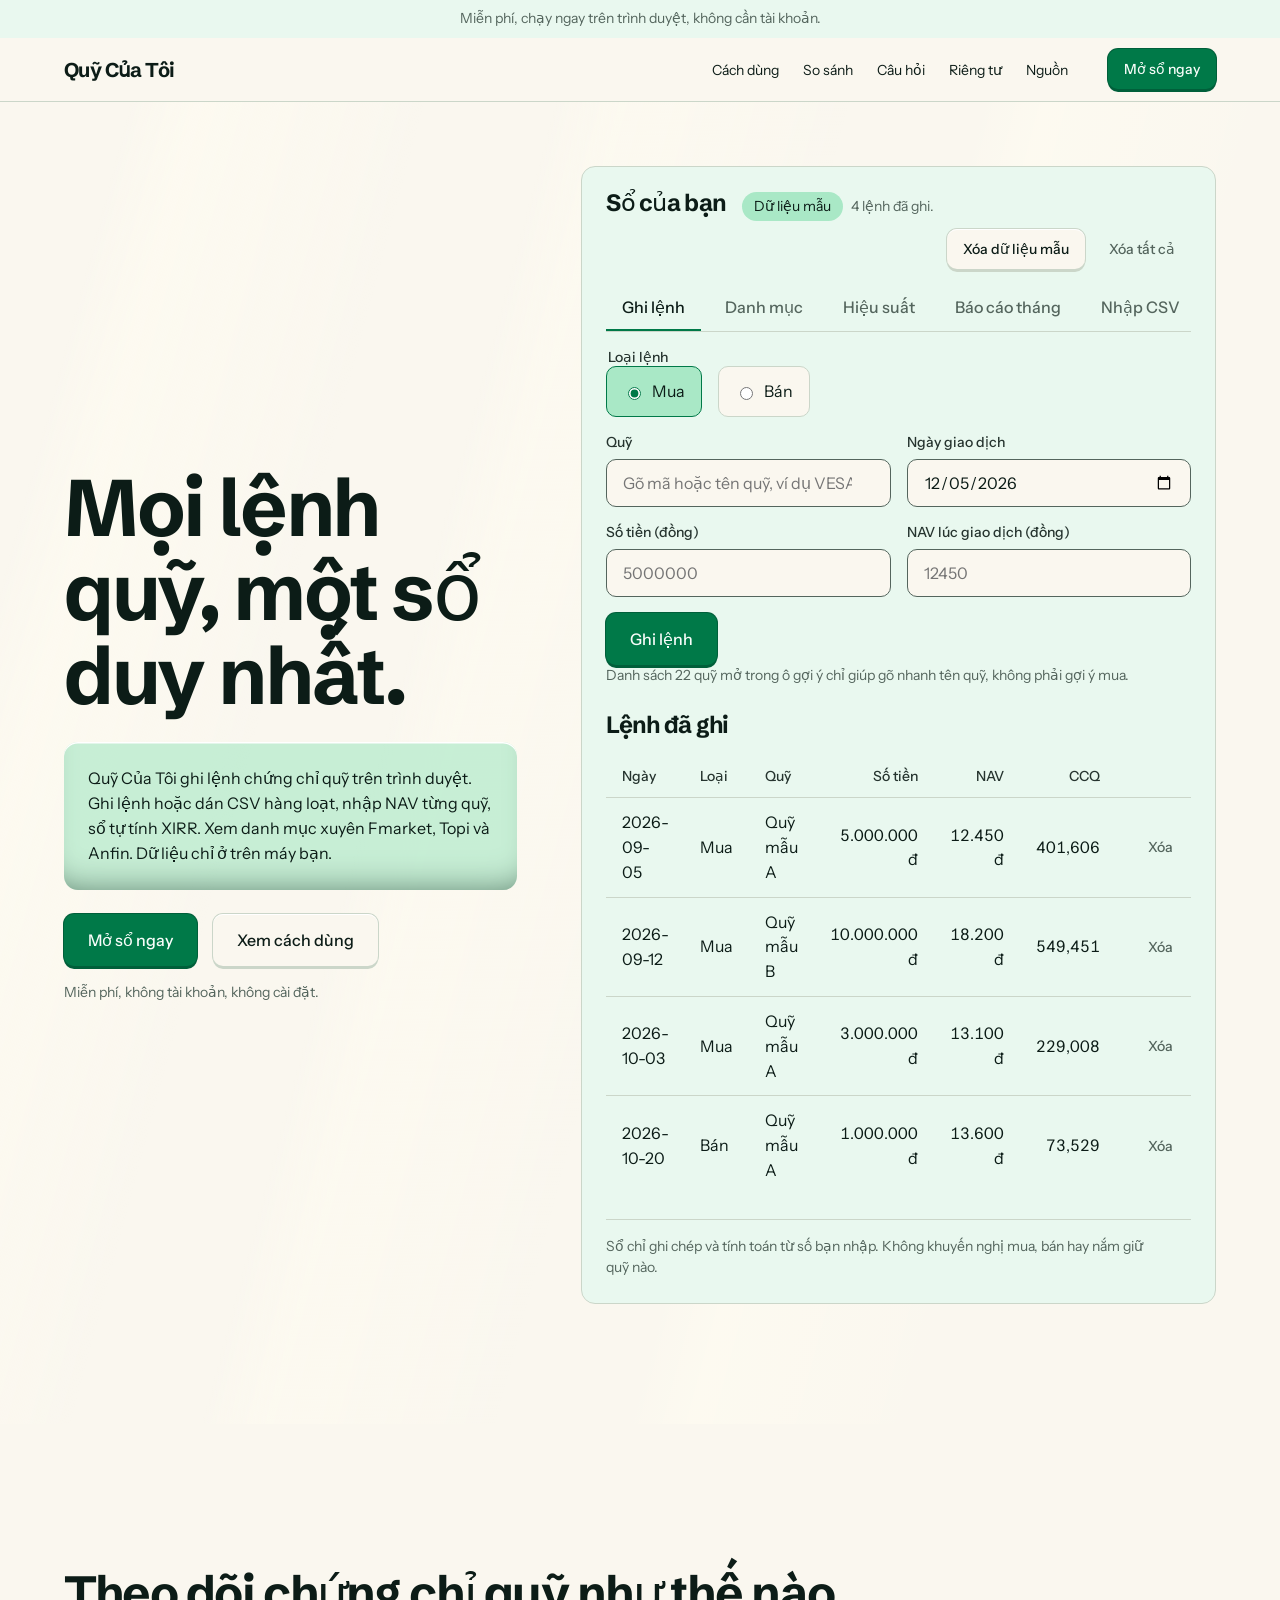
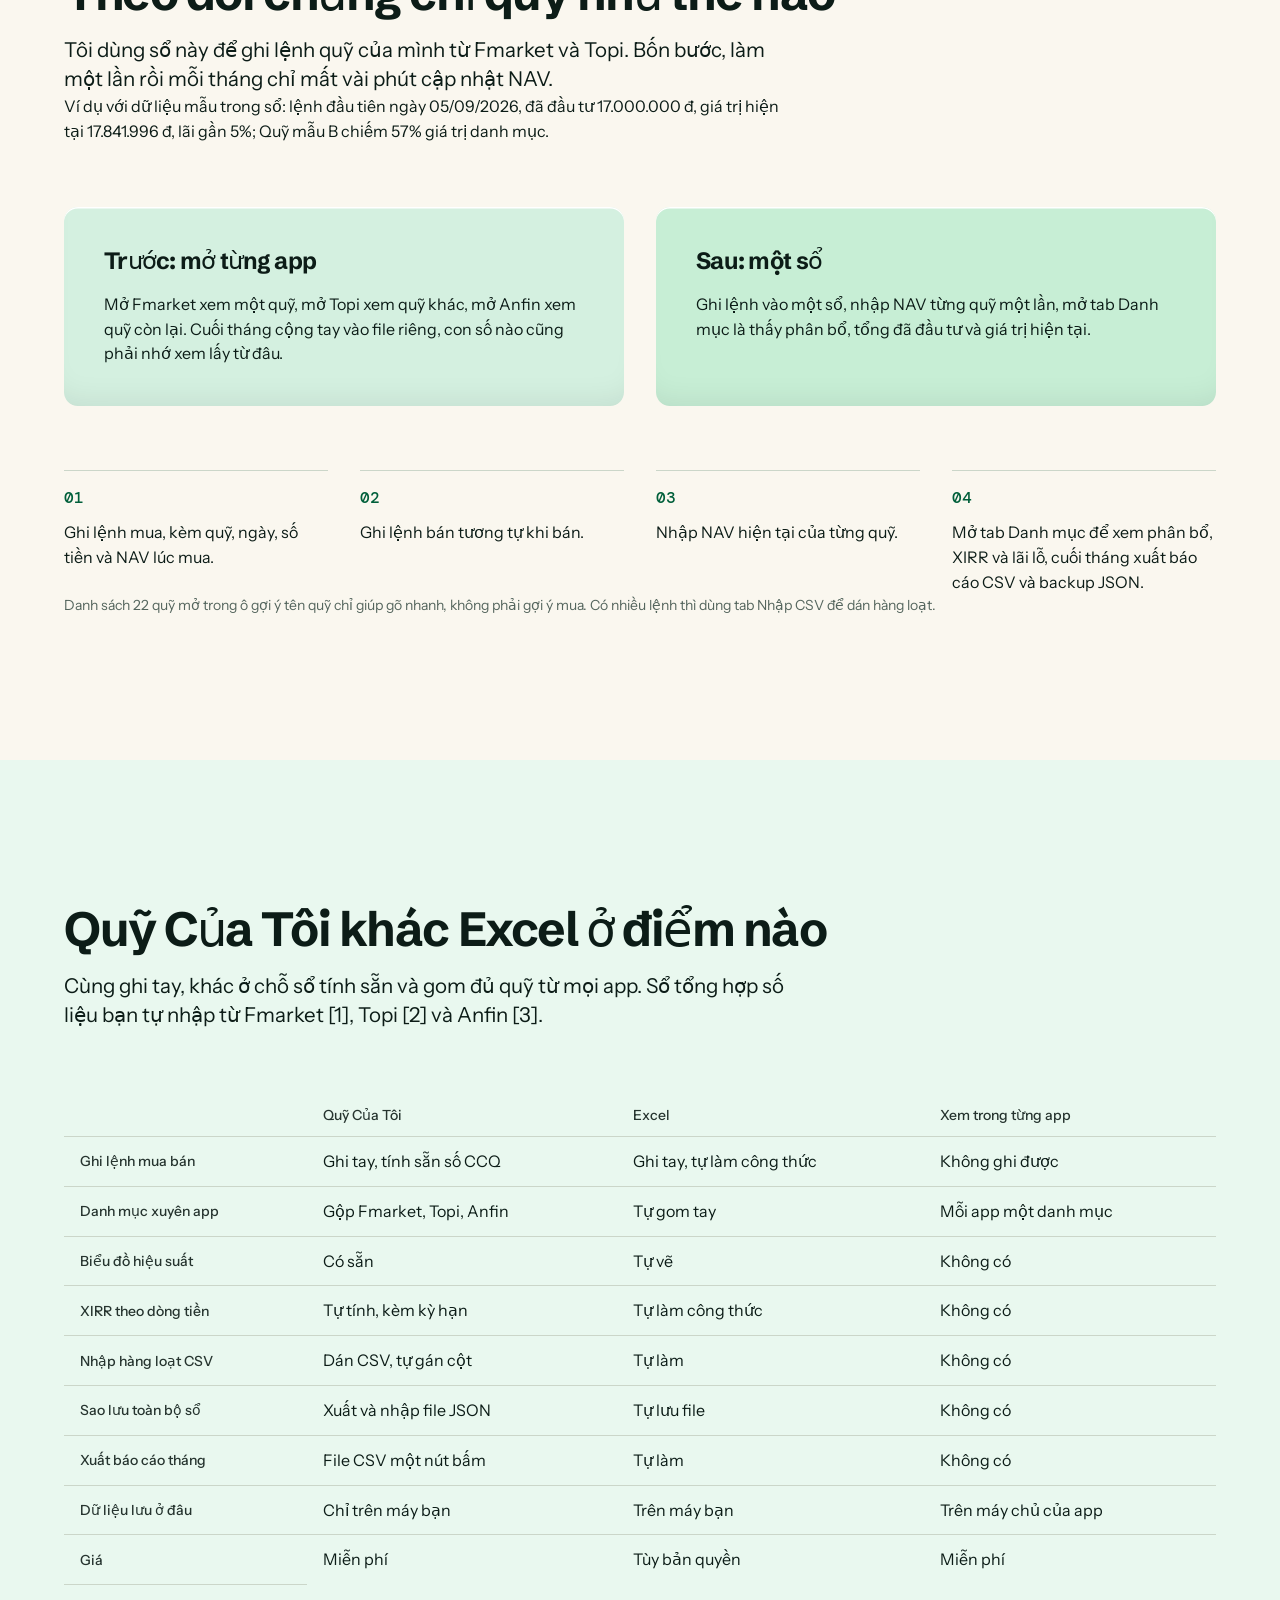
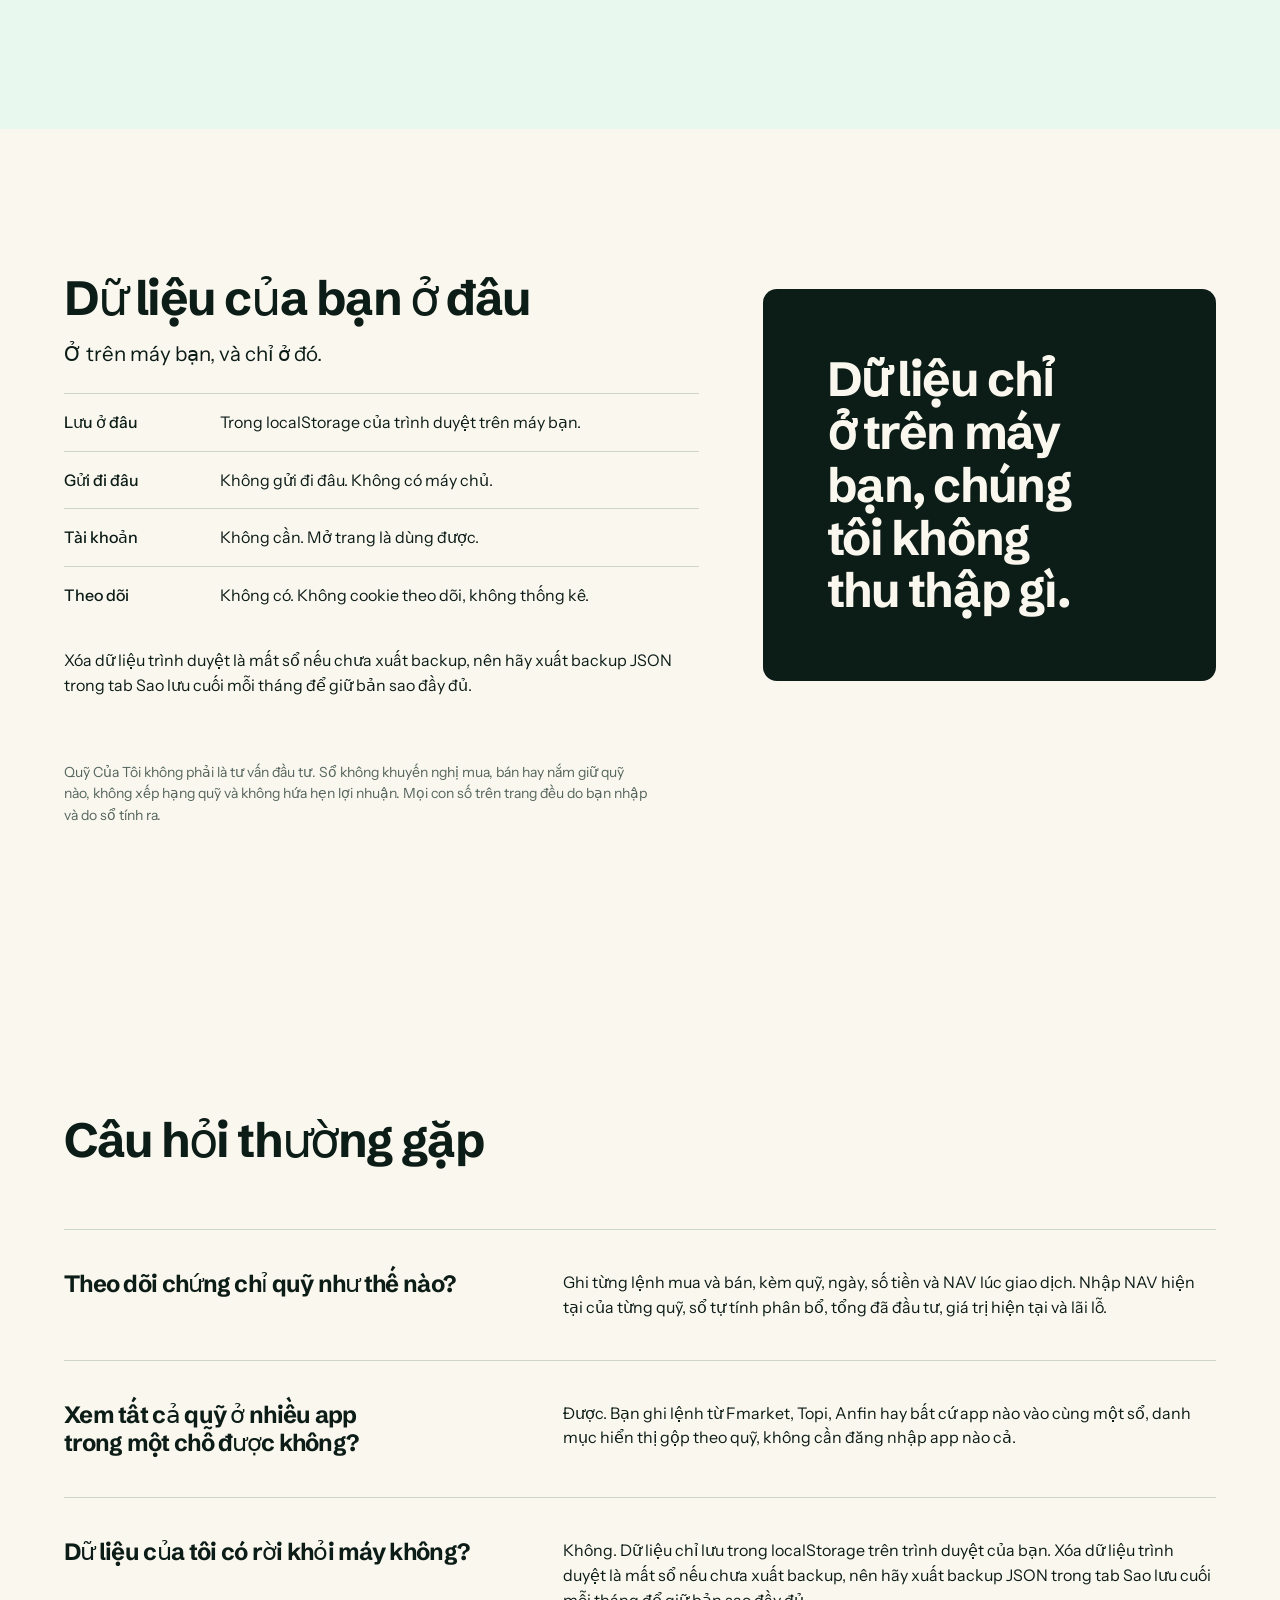
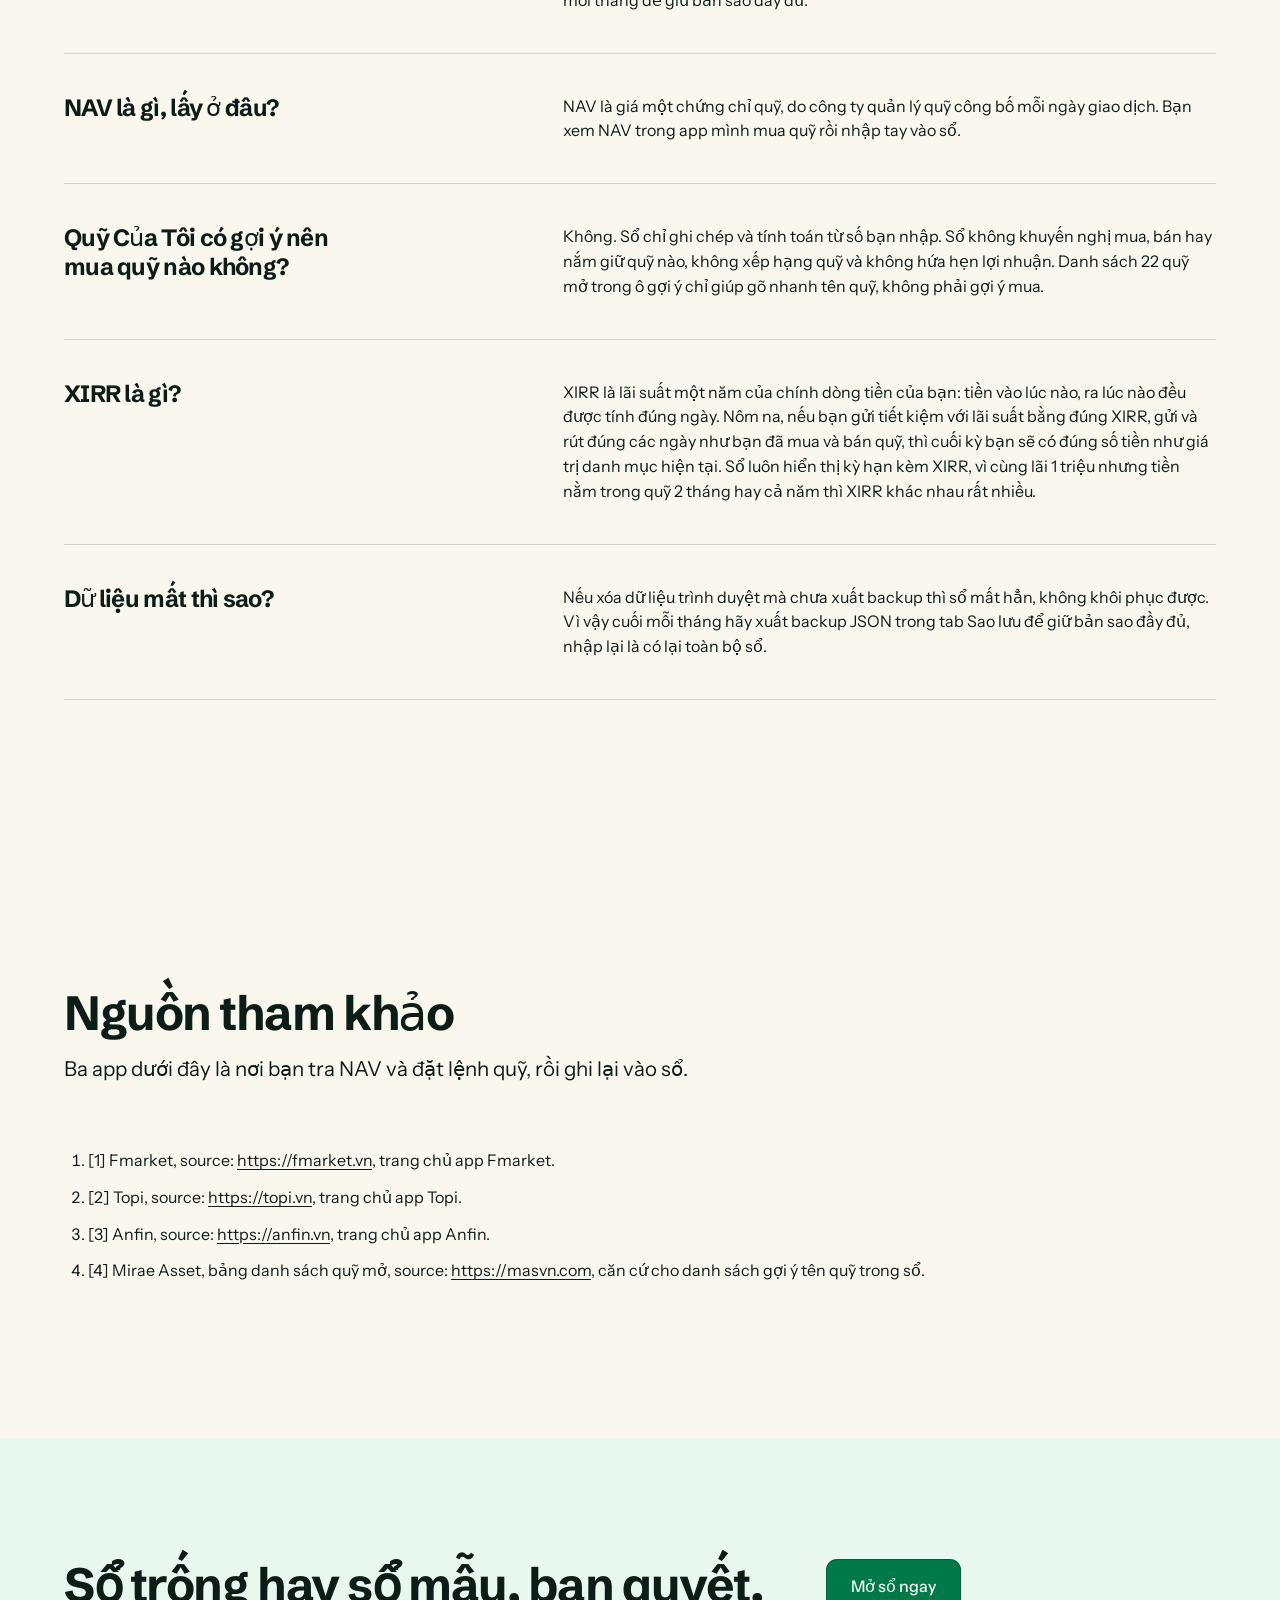
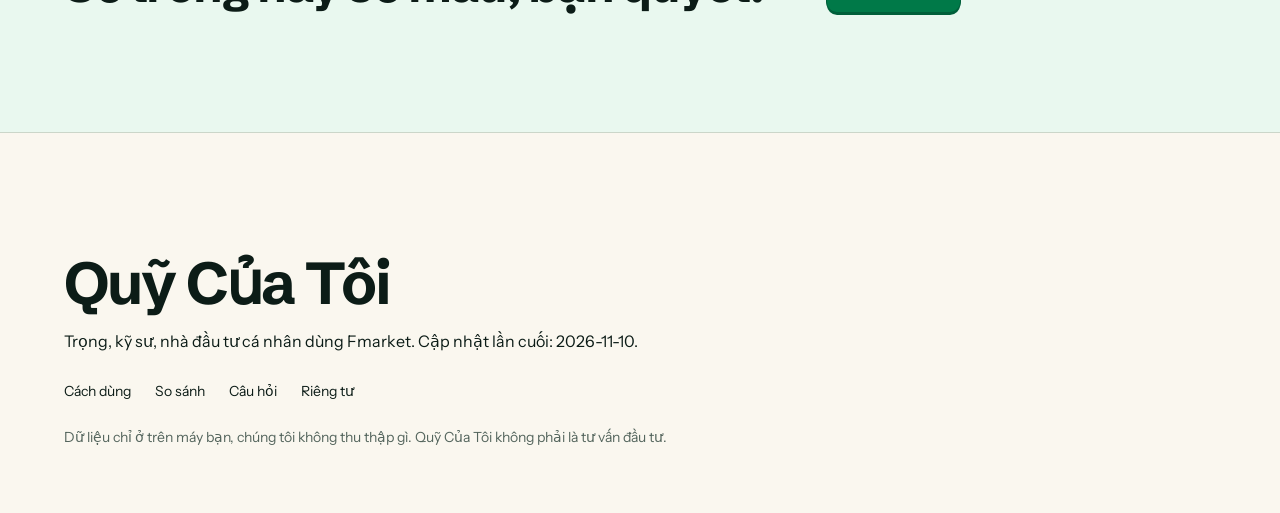
==== commit d32ed5c4: "v2 Quy Cua Toi: XIRR + nhap CSV + backup JSON + doi ten" ====
--- a/index.html
+++ b/index.html
@@ -3,12 +3,12 @@
 <head>
 <meta charset="utf-8">
 <meta name="viewport" content="width=device-width, initial-scale=1">
-<title>Sổ Lệnh Quỹ: Ghi lệnh chứng chỉ quỹ, xem danh mục xuyên app</title>
-<meta name="description" content="Sổ Lệnh Quỹ ghi lệnh chứng chỉ quỹ trên trình duyệt, xem phân bổ danh mục xuyên Fmarket, Topi và Anfin trong một chỗ. Dữ liệu chỉ lưu trên máy bạn.">
-<link rel="canonical" href="https://17521100670-rgb.github.io/so-lenh-quy/">
-<meta property="og:title" content="Sổ Lệnh Quỹ: Ghi lệnh chứng chỉ quỹ, xem danh mục xuyên app">
+<title>Quỹ Của Tôi: Ghi lệnh chứng chỉ quỹ, xem danh mục xuyên app</title>
+<meta name="description" content="Quỹ Của Tôi ghi lệnh chứng chỉ quỹ trên trình duyệt, xem phân bổ danh mục xuyên Fmarket, Topi và Anfin trong một chỗ. Dữ liệu chỉ lưu trên máy bạn.">
+<link rel="canonical" href="https://17521100670-rgb.github.io/quy-cua-toi/">
+<meta property="og:title" content="Quỹ Của Tôi: Ghi lệnh chứng chỉ quỹ, xem danh mục xuyên app">
 <meta property="og:description" content="Ghi lệnh quỹ, xem danh mục xuyên app, dữ liệu chỉ ở trên máy bạn.">
-<meta property="og:url" content="https://17521100670-rgb.github.io/so-lenh-quy/">
+<meta property="og:url" content="https://17521100670-rgb.github.io/quy-cua-toi/">
 <meta property="og:type" content="website">
 <meta property="og:locale" content="vi_VN">
 <link rel="preconnect" href="https://fonts.googleapis.com">
@@ -20,11 +20,11 @@
 {
   "@context": "https://schema.org",
   "@type": "SoftwareApplication",
-  "name": "Sổ Lệnh Quỹ",
+  "name": "Quỹ Của Tôi",
   "applicationCategory": "FinanceApplication",
   "operatingSystem": "Web browser",
   "inLanguage": "vi",
-  "url": "https://17521100670-rgb.github.io/so-lenh-quy/",
+  "url": "https://17521100670-rgb.github.io/quy-cua-toi/",
   "author": {"@type": "Person", "name": "Trọng", "description": "Trọng, kỹ sư, nhà đầu tư cá nhân dùng Fmarket"},
   "datePublished": "2026-11-10",
   "dateModified": "2026-11-10",
@@ -39,9 +39,11 @@
   "mainEntity": [
     {"@type": "Question", "name": "Theo dõi chứng chỉ quỹ như thế nào?", "acceptedAnswer": {"@type": "Answer", "text": "Ghi từng lệnh mua và bán, kèm quỹ, ngày, số tiền và NAV lúc giao dịch. Nhập NAV hiện tại của từng quỹ, sổ tự tính phân bổ, tổng đã đầu tư, giá trị hiện tại và lãi lỗ."}},
     {"@type": "Question", "name": "Xem tất cả quỹ ở nhiều app trong một chỗ được không?", "acceptedAnswer": {"@type": "Answer", "text": "Được. Bạn ghi lệnh từ Fmarket, Topi, Anfin hay bất cứ app nào vào cùng một sổ, danh mục hiển thị gộp theo quỹ, không cần đăng nhập app nào cả."}},
-    {"@type": "Question", "name": "Dữ liệu của tôi có rời khỏi máy không?", "acceptedAnswer": {"@type": "Answer", "text": "Không. Dữ liệu chỉ lưu trong localStorage trên trình duyệt của bạn. Xóa dữ liệu trình duyệt là mất sổ, nên hãy xuất file CSV cuối mỗi tháng để giữ bản sao."}},
+    {"@type": "Question", "name": "Dữ liệu của tôi có rời khỏi máy không?", "acceptedAnswer": {"@type": "Answer", "text": "Không. Dữ liệu chỉ lưu trong localStorage trên trình duyệt của bạn. Xóa dữ liệu trình duyệt là mất sổ nếu chưa xuất backup, nên hãy xuất backup JSON trong tab Sao lưu cuối mỗi tháng để giữ bản sao đầy đủ."}},
     {"@type": "Question", "name": "NAV là gì, lấy ở đâu?", "acceptedAnswer": {"@type": "Answer", "text": "NAV là giá một chứng chỉ quỹ, do công ty quản lý quỹ công bố mỗi ngày giao dịch. Bạn xem NAV trong app mình mua quỹ rồi nhập tay vào sổ."}},
-    {"@type": "Question", "name": "Sổ có gợi ý nên mua quỹ nào không?", "acceptedAnswer": {"@type": "Answer", "text": "Không. Sổ chỉ ghi chép và tính toán từ số bạn nhập. Sổ không khuyến nghị mua, bán hay nắm giữ quỹ nào, không xếp hạng quỹ và không hứa hẹn lợi nhuận."}}
+    {"@type": "Question", "name": "Quỹ Của Tôi có gợi ý nên mua quỹ nào không?", "acceptedAnswer": {"@type": "Answer", "text": "Không. Sổ chỉ ghi chép và tính toán từ số bạn nhập. Sổ không khuyến nghị mua, bán hay nắm giữ quỹ nào, không xếp hạng quỹ và không hứa hẹn lợi nhuận. Danh sách 22 quỹ mở trong ô gợi ý chỉ giúp gõ nhanh tên quỹ, không phải gợi ý mua."}},
+    {"@type": "Question", "name": "XIRR là gì?", "acceptedAnswer": {"@type": "Answer", "text": "XIRR là lãi suất một năm của chính dòng tiền của bạn: tiền vào lúc nào, ra lúc nào đều được tính đúng ngày. Nôm na, nếu bạn gửi tiết kiệm với lãi suất bằng đúng XIRR, gửi và rút đúng các ngày như bạn đã mua và bán quỹ, thì cuối kỳ bạn sẽ có đúng số tiền như giá trị danh mục hiện tại. Sổ luôn hiển thị kỳ hạn kèm XIRR, vì cùng lãi 1 triệu nhưng tiền nằm trong quỹ 2 tháng hay cả năm thì XIRR khác nhau rất nhiều."}},
+    {"@type": "Question", "name": "Dữ liệu mất thì sao?", "acceptedAnswer": {"@type": "Answer", "text": "Nếu xóa dữ liệu trình duyệt mà chưa xuất backup thì sổ mất hẳn, không khôi phục được. Vì vậy cuối mỗi tháng hãy xuất backup JSON trong tab Sao lưu để giữ bản sao đầy đủ, nhập lại là có lại toàn bộ sổ."}}
   ]
 }
 </script>
@@ -55,7 +57,7 @@
     {"@type": "HowToStep", "text": "Ghi lệnh mua, kèm quỹ, ngày, số tiền và NAV lúc mua."},
     {"@type": "HowToStep", "text": "Ghi lệnh bán tương tự khi bán."},
     {"@type": "HowToStep", "text": "Nhập NAV hiện tại của từng quỹ."},
-    {"@type": "HowToStep", "text": "Mở tab Danh mục để xem phân bổ và lãi lỗ, cuối tháng xuất báo cáo CSV."}
+    {"@type": "HowToStep", "text": "Mở tab Danh mục để xem phân bổ, XIRR và lãi lỗ, cuối tháng xuất báo cáo CSV và backup JSON."}
   ]
 }
 </script>
@@ -64,7 +66,7 @@
 <header class="site-head">
   <p class="top-strip">Miễn phí, chạy ngay trên trình duyệt, không cần tài khoản.</p>
   <nav class="nav container" aria-label="Điều hướng chính">
-    <a class="wordmark" href="#top" aria-label="Sổ Lệnh Quỹ, về đầu trang">Sổ Lệnh Quỹ</a>
+    <a class="wordmark" href="#top" aria-label="Quỹ Của Tôi, về đầu trang">Quỹ Của Tôi</a>
     <ul class="nav-links">
       <li><a href="#cach-dung">Cách dùng</a></li>
       <li><a href="#so-sanh">So sánh</a></li>
@@ -81,7 +83,7 @@
     <div class="container hero-grid">
       <div class="hero-copy">
         <h1>Mọi lệnh quỹ, một sổ duy nhất.</h1>
-        <p class="answer">Sổ Lệnh Quỹ ghi lệnh chứng chỉ quỹ trên trình duyệt. Ghi lệnh mua bán thủ công, nhập NAV từng quỹ. Xem danh mục xuyên Fmarket, Topi và Anfin trong một chỗ. Dữ liệu chỉ ở trên máy bạn.</p>
+        <p class="answer">Quỹ Của Tôi ghi lệnh chứng chỉ quỹ trên trình duyệt. Ghi lệnh hoặc dán CSV hàng loạt, nhập NAV từng quỹ, sổ tự tính XIRR. Xem danh mục xuyên Fmarket, Topi và Anfin. Dữ liệu chỉ ở trên máy bạn.</p>
         <p class="hero-actions">
           <a class="btn btn--primary" href="#app">Mở sổ ngay</a>
           <a class="btn btn--secondary" href="#cach-dung">Xem cách dùng</a>
@@ -89,7 +91,7 @@
         <p class="hero-note">Miễn phí, không tài khoản, không cài đặt.</p>
       </div>
 
-      <div class="app" id="app" aria-label="Sổ Lệnh Quỹ, sổ của bạn">
+      <div class="app" id="app" aria-label="Quỹ Của Tôi, sổ của bạn">
         <div class="app-head">
 <h2 class="app-title">Sổ của bạn</h2>
           <p class="app-sub"><span id="sample-badge" class="sample-badge" hidden>Dữ liệu mẫu</span><span id="order-count">Chưa có lệnh nào.</span></p>
@@ -105,6 +107,8 @@
           <button type="button" class="tab" role="tab" aria-selected="false" aria-controls="panel-portfolio" id="tab-portfolio" data-tab="panel-portfolio">Danh mục</button>
           <button type="button" class="tab" role="tab" aria-selected="false" aria-controls="panel-chart" id="tab-chart" data-tab="panel-chart">Hiệu suất</button>
           <button type="button" class="tab" role="tab" aria-selected="false" aria-controls="panel-report" id="tab-report" data-tab="panel-report">Báo cáo tháng</button>
+          <button type="button" class="tab" role="tab" aria-selected="false" aria-controls="panel-import" id="tab-import" data-tab="panel-import">Nhập CSV</button>
+          <button type="button" class="tab" role="tab" aria-selected="false" aria-controls="panel-backup" id="tab-backup" data-tab="panel-backup">Sao lưu</button>
         </div>
 
         <section class="panel is-active" id="panel-order" role="tabpanel" aria-labelledby="tab-order" tabindex="0">
@@ -116,7 +120,7 @@
             </fieldset>
             <p class="field">
               <label for="f-fund">Quỹ</label>
-              <input id="f-fund" name="fund" type="text" list="fund-list" placeholder="Tên quỹ, ví dụ Quỹ cổ phiếu A" autocomplete="off" required>
+              <input id="f-fund" name="fund" type="text" list="fund-list" placeholder="Gõ mã hoặc tên quỹ, ví dụ VESAF" autocomplete="off" required>
               <datalist id="fund-list"></datalist>
             </p>
             <p class="field">
@@ -134,6 +138,7 @@
             <p class="form-error" id="form-error" role="alert" hidden></p>
             <p><button class="btn btn--primary" type="submit">Ghi lệnh</button></p>
           </form>
+          <p class="fine">Danh sách 22 quỹ mở trong ô gợi ý chỉ giúp gõ nhanh tên quỹ, không phải gợi ý mua.</p>
 <h3 class="panel-sub">Lệnh đã ghi</h3>
           <p class="empty" id="orders-empty">Chưa có lệnh nào. Ghi lệnh đầu tiên ở trên, hoặc bấm “Xem thử với dữ liệu mẫu”.</p>
           <div class="table-wrap">
@@ -150,14 +155,28 @@
             <div><dt>Giá trị hiện tại</dt><dd class="num" id="total-value">0 đ</dd></div>
             <div><dt>Lãi lỗ</dt><dd class="num" id="total-pl">0 đ</dd></div>
           </dl>
+          <div class="xirr-block" id="xirr-block" hidden>
+            <p class="xirr-line">XIRR danh mục: <strong id="xirr-total"></strong><span id="xirr-period"></span></p>
+            <p class="fine" id="xirr-note" hidden>Kỳ hạn dưới 30 ngày, %/năm chưa có nhiều ý nghĩa. <a href="#cau-hoi">XIRR là gì?</a></p>
+          </div>
           <p class="empty" id="portfolio-empty">Chưa có lệnh nào nên chưa có danh mục. Ghi lệnh ở tab Ghi lệnh trước.</p>
           <div class="table-wrap">
             <table id="portfolio-table" hidden>
-              <thead><tr><th>Quỹ</th><th class="num">Số CCQ</th><th class="num">Đã đầu tư</th><th class="num">NAV hiện tại</th><th class="num">Giá trị</th><th class="num">Lãi lỗ</th></tr></thead>
+              <thead><tr><th>Quỹ</th><th class="num">Số CCQ</th><th class="num">Đã đầu tư</th><th class="num">NAV hiện tại</th><th class="num">Giá trị</th><th class="num">Lãi lỗ</th><th class="num">XIRR</th></tr></thead>
               <tbody id="portfolio-body"></tbody>
             </table>
           </div>
           <div id="allocation" class="allocation" hidden></div>
+          <div class="goal-block">
+            <p class="field">
+              <label for="f-goal">Mục tiêu danh mục (đồng, tùy chọn)</label>
+              <input id="f-goal" type="number" min="1" step="100000" inputmode="numeric" placeholder="70000000">
+            </p>
+            <div class="goal-progress" id="goal-progress" hidden>
+              <div class="alloc-bar"><span class="alloc-fill" id="goal-fill"></span></div>
+              <p class="fine" id="goal-text"></p>
+            </div>
+          </div>
           <p class="fine">NAV hiện tại do bạn nhập tay. Sổ không lấy giá thị trường từ đâu cả.</p>
         </section>
 
@@ -187,6 +206,33 @@
           <p><button class="btn btn--primary" type="button" id="btn-csv">Xuất file CSV</button></p>
         </section>
 
+        <section class="panel" id="panel-import" role="tabpanel" aria-labelledby="tab-import" tabindex="0">
+          <p class="fine">Dán nội dung file CSV rồi gán từng cột cho đúng vai trò, xem trước rồi mới nhập. Sổ không đoán định dạng file của riêng app nào.</p>
+          <p class="field">
+            <label for="csv-input">Nội dung CSV</label>
+            <textarea id="csv-input" rows="6" placeholder="ngày,quỹ,loại,số tiền,NAV&#10;05/09/2026,VESAF,mua,5000000,12450"></textarea>
+          </p>
+          <p><button class="btn btn--primary" type="button" id="btn-csv-parse">Đọc CSV và gán cột</button></p>
+          <div id="csv-mapping" class="table-wrap"></div>
+          <div id="csv-preview" class="table-wrap"></div>
+          <div class="import-errors" id="csv-errors" role="alert"></div>
+          <p><button class="btn btn--primary" type="button" id="btn-csv-import" disabled>Nhập lệnh</button></p>
+          <p class="fine" id="csv-result" role="status"></p>
+          <p class="fine">Cột bắt buộc: Ngày, Quỹ, Số tiền, NAV. Cột Loại có thể bỏ qua, mặc định là Mua. Ngày chấp nhận DD/MM/YYYY hoặc YYYY-MM-DD. Số tiền chấp nhận dấu chấm phân cách hàng nghìn, ví dụ 5.000.000.</p>
+        </section>
+
+        <section class="panel" id="panel-backup" role="tabpanel" aria-labelledby="tab-backup" tabindex="0">
+          <p class="fine">Sao lưu toàn bộ sổ ra một file JSON, nhập lại là có lại toàn bộ sổ. Xóa dữ liệu trình duyệt là mất sổ nếu chưa xuất backup.</p>
+          <p class="fine" id="backup-counts" role="status"></p>
+          <p><button class="btn btn--primary" type="button" id="btn-backup-export">Xuất backup JSON</button></p>
+          <p class="field">
+            <label for="backup-file">Nhập backup JSON</label>
+            <input id="backup-file" type="file" accept="application/json,.json">
+          </p>
+          <p class="fine" id="backup-result" role="status"></p>
+          <p class="fine">Nhập backup sẽ thay toàn bộ sổ hiện tại. File backup chỉ nằm trên máy bạn, sổ không gửi nó đi đâu.</p>
+        </section>
+
         <p class="app-disclaimer">Sổ chỉ ghi chép và tính toán từ số bạn nhập. Không khuyến nghị mua, bán hay nắm giữ quỹ nào.</p>
       </div>
     </div>
@@ -196,7 +242,7 @@
     <div class="container">
       <div class="head-block">
 <h2 id="howto-h">Theo dõi chứng chỉ quỹ như thế nào</h2>
-        <p class="lead">Bốn bước, làm một lần rồi mỗi tháng chỉ mất vài phút cập nhật NAV.</p>
+        <p class="lead">Tôi dùng sổ này để ghi lệnh quỹ của mình từ Fmarket và Topi. Bốn bước, làm một lần rồi mỗi tháng chỉ mất vài phút cập nhật NAV.</p>
         <p>Ví dụ với dữ liệu mẫu trong sổ: lệnh đầu tiên ngày 05/09/2026, đã đầu tư 17.000.000 đ, giá trị hiện tại 17.841.996 đ, lãi gần 5%; Quỹ mẫu B chiếm 57% giá trị danh mục.</p>
       </div>
       <div class="before-after">
@@ -213,24 +259,28 @@
         <li>Ghi lệnh mua, kèm quỹ, ngày, số tiền và NAV lúc mua.</li>
         <li>Ghi lệnh bán tương tự khi bán.</li>
         <li>Nhập NAV hiện tại của từng quỹ.</li>
-        <li>Mở tab Danh mục để xem phân bổ và lãi lỗ, cuối tháng xuất báo cáo CSV.</li>
+        <li>Mở tab Danh mục để xem phân bổ, XIRR và lãi lỗ, cuối tháng xuất báo cáo CSV và backup JSON.</li>
       </ol>
+      <p class="fine">Danh sách 22 quỹ mở trong ô gợi ý tên quỹ chỉ giúp gõ nhanh, không phải gợi ý mua. Có nhiều lệnh thì dùng tab Nhập CSV để dán hàng loạt.</p>
     </div>
   </section>
 
   <section class="section section--tint" id="so-sanh" aria-labelledby="compare-h">
     <div class="container">
       <div class="head-block">
-<h2 id="compare-h">Sổ lệnh quỹ khác Excel ở điểm nào</h2>
+<h2 id="compare-h">Quỹ Của Tôi khác Excel ở điểm nào</h2>
         <p class="lead">Cùng ghi tay, khác ở chỗ sổ tính sẵn và gom đủ quỹ từ mọi app. Sổ tổng hợp số liệu bạn tự nhập từ Fmarket [1], Topi [2] và Anfin [3].</p>
       </div>
       <div class="table-wrap table--wide">
         <table>
-          <thead><tr><th></th><th>Sổ lệnh quỹ</th><th>Excel</th><th>Xem trong từng app</th></tr></thead>
+          <thead><tr><th></th><th>Quỹ Của Tôi</th><th>Excel</th><th>Xem trong từng app</th></tr></thead>
           <tbody>
             <tr><th scope="row">Ghi lệnh mua bán</th><td>Ghi tay, tính sẵn số CCQ</td><td>Ghi tay, tự làm công thức</td><td>Không ghi được</td></tr>
             <tr><th scope="row">Danh mục xuyên app</th><td>Gộp Fmarket, Topi, Anfin</td><td>Tự gom tay</td><td>Mỗi app một danh mục</td></tr>
             <tr><th scope="row">Biểu đồ hiệu suất</th><td>Có sẵn</td><td>Tự vẽ</td><td>Không có</td></tr>
+            <tr><th scope="row">XIRR theo dòng tiền</th><td>Tự tính, kèm kỳ hạn</td><td>Tự làm công thức</td><td>Không có</td></tr>
+            <tr><th scope="row">Nhập hàng loạt CSV</th><td>Dán CSV, tự gán cột</td><td>Tự làm</td><td>Không có</td></tr>
+            <tr><th scope="row">Sao lưu toàn bộ sổ</th><td>Xuất và nhập file JSON</td><td>Tự lưu file</td><td>Không có</td></tr>
             <tr><th scope="row">Xuất báo cáo tháng</th><td>File CSV một nút bấm</td><td>Tự làm</td><td>Không có</td></tr>
             <tr><th scope="row">Dữ liệu lưu ở đâu</th><td>Chỉ trên máy bạn</td><td>Trên máy bạn</td><td>Trên máy chủ của app</td></tr>
             <tr><th scope="row">Giá</th><td>Miễn phí</td><td>Tùy bản quyền</td><td>Miễn phí</td></tr>
@@ -251,14 +301,14 @@
           <div><dt>Tài khoản</dt><dd>Không cần. Mở trang là dùng được.</dd></div>
           <div><dt>Theo dõi</dt><dd>Không có. Không cookie theo dõi, không thống kê.</dd></div>
         </dl>
-        <p>Xóa dữ liệu trình duyệt là mất sổ, nên hãy xuất file CSV cuối mỗi tháng để giữ bản sao.</p>
+        <p>Xóa dữ liệu trình duyệt là mất sổ nếu chưa xuất backup, nên hãy xuất backup JSON trong tab Sao lưu cuối mỗi tháng để giữ bản sao đầy đủ.</p>
       </div>
       <div class="band--ink statement">
         <p>Dữ liệu chỉ ở trên máy bạn, chúng tôi không thu thập gì.</p>
       </div>
     </div>
     <div class="container">
-      <p class="disclaimer">Sổ Lệnh Quỹ không phải là tư vấn đầu tư. Sổ không khuyến nghị mua, bán hay nắm giữ quỹ nào, không xếp hạng quỹ và không hứa hẹn lợi nhuận. Mọi con số trên trang đều do bạn nhập và do sổ tính ra.</p>
+      <p class="disclaimer">Quỹ Của Tôi không phải là tư vấn đầu tư. Sổ không khuyến nghị mua, bán hay nắm giữ quỹ nào, không xếp hạng quỹ và không hứa hẹn lợi nhuận. Mọi con số trên trang đều do bạn nhập và do sổ tính ra.</p>
     </div>
   </section>
 
@@ -278,15 +328,23 @@
         </div>
         <div class="faq-row">
 <h3>Dữ liệu của tôi có rời khỏi máy không?</h3>
-          <p>Không. Dữ liệu chỉ lưu trong localStorage trên trình duyệt của bạn. Xóa dữ liệu trình duyệt là mất sổ, nên hãy xuất file CSV cuối mỗi tháng để giữ bản sao.</p>
+          <p>Không. Dữ liệu chỉ lưu trong localStorage trên trình duyệt của bạn. Xóa dữ liệu trình duyệt là mất sổ nếu chưa xuất backup, nên hãy xuất backup JSON trong tab Sao lưu cuối mỗi tháng để giữ bản sao đầy đủ.</p>
         </div>
         <div class="faq-row">
 <h3>NAV là gì, lấy ở đâu?</h3>
           <p>NAV là giá một chứng chỉ quỹ, do công ty quản lý quỹ công bố mỗi ngày giao dịch. Bạn xem NAV trong app mình mua quỹ rồi nhập tay vào sổ.</p>
         </div>
         <div class="faq-row">
-<h3>Sổ có gợi ý nên mua quỹ nào không?</h3>
-          <p>Không. Sổ chỉ ghi chép và tính toán từ số bạn nhập. Sổ không khuyến nghị mua, bán hay nắm giữ quỹ nào, không xếp hạng quỹ và không hứa hẹn lợi nhuận.</p>
+<h3>Quỹ Của Tôi có gợi ý nên mua quỹ nào không?</h3>
+          <p>Không. Sổ chỉ ghi chép và tính toán từ số bạn nhập. Sổ không khuyến nghị mua, bán hay nắm giữ quỹ nào, không xếp hạng quỹ và không hứa hẹn lợi nhuận. Danh sách 22 quỹ mở trong ô gợi ý chỉ giúp gõ nhanh tên quỹ, không phải gợi ý mua.</p>
+        </div>
+        <div class="faq-row">
+<h3>XIRR là gì?</h3>
+          <p>XIRR là lãi suất một năm của chính dòng tiền của bạn: tiền vào lúc nào, ra lúc nào đều được tính đúng ngày. Nôm na, nếu bạn gửi tiết kiệm với lãi suất bằng đúng XIRR, gửi và rút đúng các ngày như bạn đã mua và bán quỹ, thì cuối kỳ bạn sẽ có đúng số tiền như giá trị danh mục hiện tại. Sổ luôn hiển thị kỳ hạn kèm XIRR, vì cùng lãi 1 triệu nhưng tiền nằm trong quỹ 2 tháng hay cả năm thì XIRR khác nhau rất nhiều.</p>
+        </div>
+        <div class="faq-row">
+<h3>Dữ liệu mất thì sao?</h3>
+          <p>Nếu xóa dữ liệu trình duyệt mà chưa xuất backup thì sổ mất hẳn, không khôi phục được. Vì vậy cuối mỗi tháng hãy xuất backup JSON trong tab Sao lưu để giữ bản sao đầy đủ, nhập lại là có lại toàn bộ sổ.</p>
         </div>
       </div>
     </div>
@@ -302,6 +360,7 @@
         <li>[1] Fmarket, source: <a href="https://fmarket.vn">https://fmarket.vn</a>, trang chủ app Fmarket.</li>
         <li>[2] Topi, source: <a href="https://topi.vn">https://topi.vn</a>, trang chủ app Topi.</li>
         <li>[3] Anfin, source: <a href="https://anfin.vn">https://anfin.vn</a>, trang chủ app Anfin.</li>
+        <li>[4] Mirae Asset, bảng danh sách quỹ mở, source: <a href="https://masvn.com/api/attachment/file/1784603013522-VN_EquityFunds_FactsheetNewsletter_06.2026.pdf">https://masvn.com</a>, căn cứ cho danh sách gợi ý tên quỹ trong sổ.</li>
       </ol>
     </div>
   </section>
@@ -316,7 +375,7 @@
 
 <footer class="footer">
   <div class="container">
-    <p class="footer-mark">Sổ Lệnh Quỹ</p>
+    <p class="footer-mark">Quỹ Của Tôi</p>
     <p class="footer-byline">Trọng, kỹ sư, nhà đầu tư cá nhân dùng Fmarket. Cập nhật lần cuối: 2026-11-10.</p>
     <ul class="footer-links">
       <li><a href="#cach-dung">Cách dùng</a></li>
@@ -324,7 +383,7 @@
       <li><a href="#cau-hoi">Câu hỏi</a></li>
       <li><a href="#rieng-tu">Riêng tư</a></li>
     </ul>
-    <p class="footer-fine">Dữ liệu chỉ ở trên máy bạn, chúng tôi không thu thập gì. Sổ Lệnh Quỹ không phải là tư vấn đầu tư.</p>
+    <p class="footer-fine">Dữ liệu chỉ ở trên máy bạn, chúng tôi không thu thập gì. Quỹ Của Tôi không phải là tư vấn đầu tư.</p>
   </div>
 </footer>
 
--- a/styles.css
+++ b/styles.css
@@ -272,3 +272,16 @@
   .howto-steps { grid-template-columns: minmax(0, 1fr); }
   .hero-actions .btn { width: 100%; }
 }
+
+/* ---- v2: XIRR, NAV cũ, mục tiêu, nhập CSV, sao lưu ---- */
+.xirr-block { margin: var(--space-lg) 0; padding: var(--space-md) var(--space-lg); border: var(--rule-hair) solid var(--color-rule); border-radius: var(--radius-md); background: var(--color-paper); }
+.xirr-line { margin: 0; font-size: var(--text-md); }
+.nav-age { font-size: var(--text-sm); color: var(--color-muted); }
+.nav-age--stale { color: var(--color-error); }
+.goal-block { margin-top: var(--space-lg); }
+.goal-progress { margin-top: var(--space-md); }
+textarea { width: 100%; padding: var(--space-sm) var(--space-md); border: var(--rule-hair) solid var(--color-rule); border-radius: var(--radius-md); resize: vertical; font: inherit; background: var(--color-paper); }
+input[type="file"] { height: auto; padding: var(--space-sm) 0; border: 0; background: transparent; }
+#csv-mapping select { height: 40px; border: var(--rule-hair) solid var(--color-rule); border-radius: var(--radius-md); background: var(--color-paper); font: inherit; }
+.import-errors { color: var(--color-error); font-size: var(--text-sm); }
+.import-errors p { margin: var(--space-xs) 0; }
